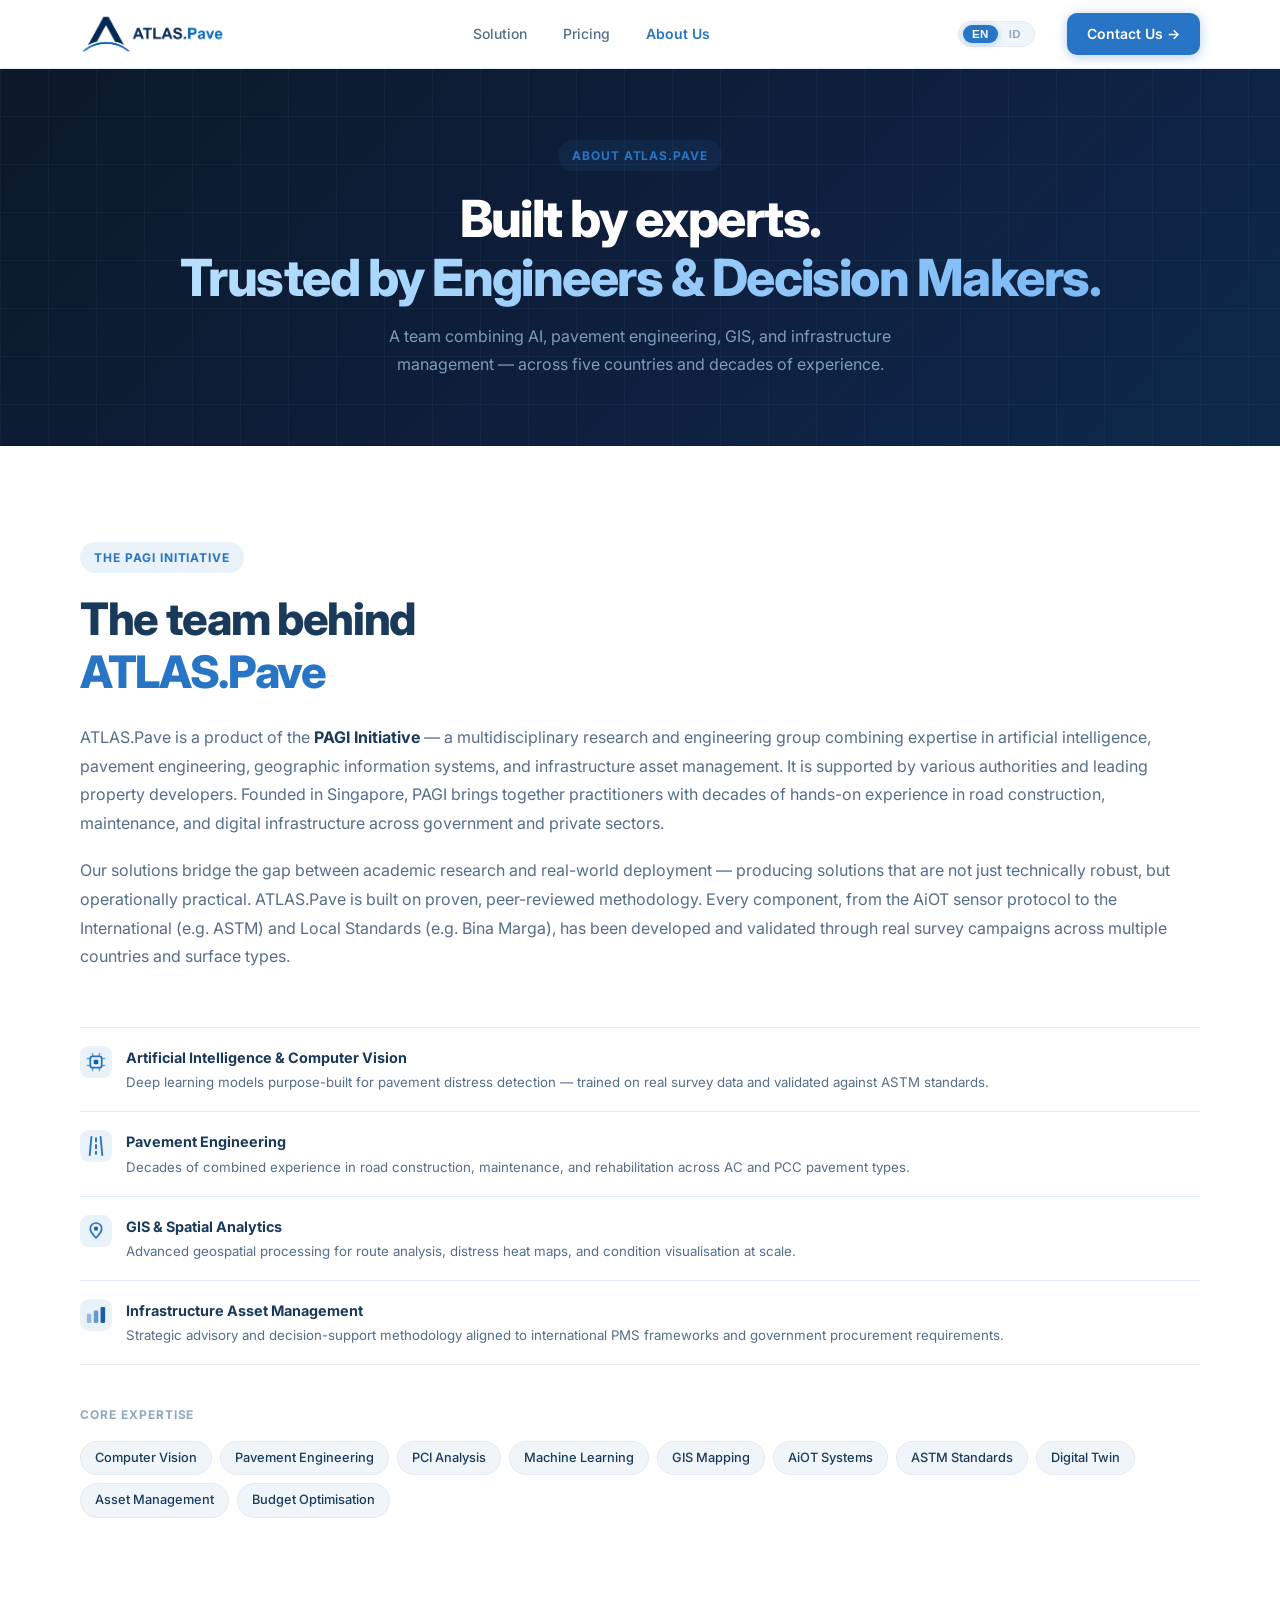
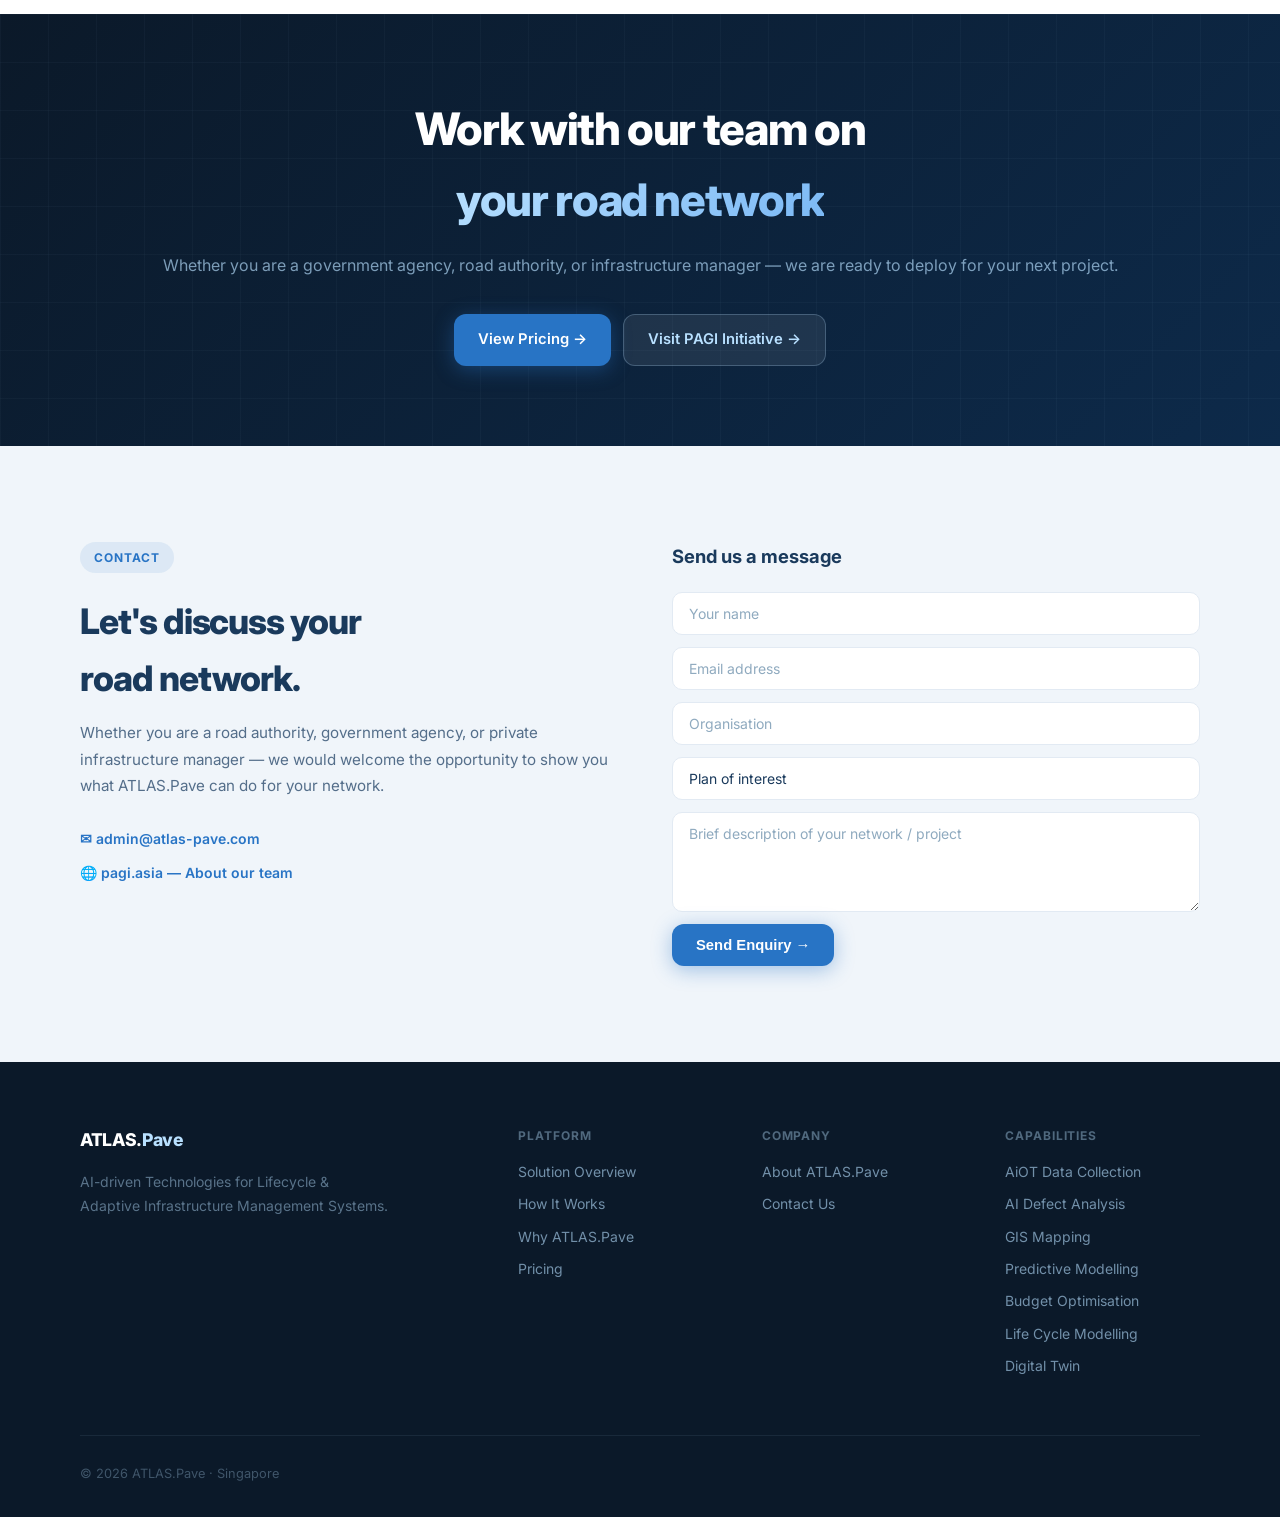
==== about.html @ 548ab44f "Update about.html" ====
<!DOCTYPE html>
<html lang="en">
<head>
<meta charset="UTF-8">
<meta name="viewport" content="width=device-width, initial-scale=1.0">
<title>About Us — ATLAS.Pave</title>
<link rel="icon" type="image/svg+xml" href="favicon.svg">
<link rel="preconnect" href="https://fonts.googleapis.com">
<link href="https://fonts.googleapis.com/css2?family=Inter:wght@300;400;500;600;700;800&family=Cormorant+Garamond:wght@400;500;600;700&display=swap" rel="stylesheet">
<link rel="stylesheet" href="style.css">
<style>
/* Sub-page hero (shorter) */
.hero-sub {
  margin-top: 68px;
  background: linear-gradient(135deg, var(--navy) 0%, var(--navy2) 60%, #0d2a4a 100%);
  padding: 72px 40px 68px;
  text-align: center;
  position: relative; overflow: hidden;
}
.hero-sub::before {
  content: '';
  position: absolute; inset: 0;
  background-image:
    linear-gradient(rgba(184,224,255,0.04) 1px, transparent 1px),
    linear-gradient(90deg, rgba(184,224,255,0.04) 1px, transparent 1px);
  background-size: 48px 48px;
}
.hero-sub .container { position: relative; z-index: 1; }
.hero-sub .eyebrow { margin-bottom: 18px; }
.hero-sub-title {
  font-size: clamp(2rem, 4vw, 3.2rem);
  font-weight: 800; letter-spacing: -0.03em;
  color: #fff; line-height: 1.14; margin-bottom: 16px;
}
.hero-sub-title em { font-style: normal; background: linear-gradient(135deg, var(--sky), #7ab8f5); -webkit-background-clip: text; -webkit-text-fill-color: transparent; background-clip: text; }
.hero-sub-tagline { font-size: 1rem; color: rgba(184,224,255,0.65); max-width: 600px; margin: 0 auto; line-height: 1.75; }
@media(max-width:768px){ .hero-sub { padding: 56px 20px 52px; } }
</style>
</head>
<body>

<!-- ══ NAV ══ -->
<header>
  <div class="nav-inner">
    <a href="index.html" class="nav-logo">
      <img src="Logo%20ATLASPave.png" alt="ATLAS.Pave">
    </a>
    <ul class="nav-links">
      <li><a href="index.html" data-i18n="nav_solution">Solution</a></li>
      <li><a href="pricing.html" data-i18n="nav_pricing">Pricing</a></li>
      <li><a href="about.html" class="active" data-i18n="nav_about">About Us</a></li>
    </ul>
    <button id="langToggle" class="lang-toggle" data-lang="en" aria-label="Switch language">
      <span class="lt-en lt-active">EN</span>
      <span class="lt-id">ID</span>
    </button>
    <a href="about.html#contact" class="nav-cta" data-i18n="nav_cta_other">Contact Us →</a>
    <button class="nav-hamburger" id="navHamburger" aria-label="Open menu">
      <span></span><span></span><span></span>
    </button>
  </div>
</header>
<nav class="nav-drawer" id="navDrawer">
  <a href="index.html" data-i18n="nav_solution">Solution</a>
  <a href="pricing.html" data-i18n="nav_pricing">Pricing</a>
  <a href="about.html" class="active" data-i18n="nav_about">About Us</a>
</nav>

<!-- ══ HERO ══ -->
<section class="hero-sub">
  <div class="container">
    <div class="eyebrow sr" data-i18n="ab_eyebrow">About ATLAS.Pave</div>
    <h1 class="hero-sub-title sr" data-i18n-html="ab_title">Built by experts.<br><em>Trusted by Engineers &amp; Decision Makers.</em></h1>
    <p class="hero-sub-tagline sr" data-i18n="ab_tagline">A team combining AI, pavement engineering, GIS, and infrastructure management — across five countries and decades of experience.</p>
  </div>
</section>

<!-- ══ PAGI INITIATIVE ══ -->
<section class="section">
  <div class="container">
    <div>

      <!-- Narrative -->
      <div class="sr">
        <div class="eyebrow" style="margin-bottom:20px;" data-i18n="pagi_eyebrow">The PAGI Initiative</div>
        <h2 class="section-title" style="text-align:left;margin-bottom:24px;" data-i18n-html="pagi_title">The team behind<br><em>ATLAS.Pave</em></h2>
        <div class="about-text">
          <p data-i18n-html="pagi_p1">ATLAS.Pave is a product of the <strong>PAGI Initiative</strong> — a multidisciplinary research and engineering group combining expertise in artificial intelligence, pavement engineering, geographic information systems, and infrastructure asset management. It is supported by various authorities and leading property developers. Founded in Singapore, PAGI brings together practitioners with decades of hands-on experience in road construction, maintenance, and digital infrastructure across government and private sectors.</p>
          <p data-i18n-html="pagi_p2">Our solutions bridge the gap between academic research and real-world deployment — producing solutions that are not just technically robust, but operationally practical. ATLAS.Pave is built on proven, peer-reviewed methodology. Every component, from the AiOT sensor protocol to the International (e.g. ASTM) and Local Standards (e.g. Bina Marga), has been developed and validated through real survey campaigns across multiple countries and surface types.</p>
        </div>
      </div>


      <!-- Expertise highlights -->
      <div class="hl-list sr" style="margin-top:56px;margin-bottom:40px;">
        <div class="hl-item">
          <span class="hl-icon" aria-hidden="true"><svg width="28" height="28" viewBox="0 0 28 28" fill="none" xmlns="http://www.w3.org/2000/svg"><rect width="28" height="28" rx="8" fill="var(--azure-l)"/><rect x="9" y="9" width="10" height="10" rx="2" stroke="var(--azure)" stroke-width="1.5" fill="none"/><rect x="12" y="12" width="4" height="4" rx="1" fill="var(--azure-d)"/><path d="M11 9V6.5M17 9V6.5M11 21.5V19M17 21.5V19M9 11H6.5M9 17H6.5M21.5 11H19M21.5 17H19" stroke="var(--azure)" stroke-width="1.3" stroke-linecap="round" opacity="0.65"/></svg></span>
          <div class="hl-text">
            <h4 data-i18n-html="exp1_title">Artificial Intelligence &amp; Computer Vision</h4>
            <p data-i18n="exp1_desc">Deep learning models purpose-built for pavement distress detection — trained on real survey data and validated against ASTM standards.</p>
          </div>
        </div>
        <div class="hl-item">
          <span class="hl-icon" aria-hidden="true"><svg width="28" height="28" viewBox="0 0 28 28" fill="none" xmlns="http://www.w3.org/2000/svg"><rect width="28" height="28" rx="8" fill="var(--azure-l)"/><path d="M10 6 8.5 22M18 6l1.5 16" stroke="var(--azure)" stroke-width="1.6" stroke-linecap="round"/><path d="M14 7v3M14 13v3M14 19v2" stroke="var(--azure-d)" stroke-width="1.5" stroke-linecap="round"/></svg></span>
          <div class="hl-text">
            <h4 data-i18n="exp2_title">Pavement Engineering</h4>
            <p data-i18n="exp2_desc">Decades of combined experience in road construction, maintenance, and rehabilitation across AC and PCC pavement types.</p>
          </div>
        </div>
        <div class="hl-item">
          <span class="hl-icon" aria-hidden="true"><svg width="28" height="28" viewBox="0 0 28 28" fill="none" xmlns="http://www.w3.org/2000/svg"><rect width="28" height="28" rx="8" fill="var(--azure-l)"/><path d="M14 7c-2.8 0-5 2.1-5 4.9 0 3.4 5 8.1 5 8.1s5-4.7 5-8.1C19 9.1 16.8 7 14 7z" stroke="var(--azure)" stroke-width="1.5" fill="none"/><circle cx="14" cy="11.9" r="1.9" fill="var(--azure-d)"/></svg></span>
          <div class="hl-text">
            <h4 data-i18n-html="exp3_title">GIS &amp; Spatial Analytics</h4>
            <p data-i18n="exp3_desc">Advanced geospatial processing for route analysis, distress heat maps, and condition visualisation at scale.</p>
          </div>
        </div>
        <div class="hl-item">
          <span class="hl-icon" aria-hidden="true"><svg width="28" height="28" viewBox="0 0 28 28" fill="none" xmlns="http://www.w3.org/2000/svg"><rect width="28" height="28" rx="8" fill="var(--azure-l)"/><rect x="6" y="13" width="4" height="8" rx="1" fill="var(--azure)" opacity="0.45"/><rect x="12" y="10" width="4" height="11" rx="1" fill="var(--azure)" opacity="0.7"/><rect x="18" y="7" width="4" height="14" rx="1" fill="var(--azure-d)"/></svg></span>
          <div class="hl-text">
            <h4 data-i18n="exp4_title">Infrastructure Asset Management</h4>
            <p data-i18n="exp4_desc">Strategic advisory and decision-support methodology aligned to international PMS frameworks and government procurement requirements.</p>
          </div>
        </div>
      </div>

      <!-- Expertise tags -->
      <div class="sr">
        <div style="font-size:0.75rem;font-weight:700;text-transform:uppercase;letter-spacing:0.08em;color:var(--lgray);margin-bottom:12px;" data-i18n="expertise_label">Core Expertise</div>
        <div class="tag-cloud">
          <span class="tag">Computer Vision</span>
          <span class="tag">Pavement Engineering</span>
          <span class="tag">PCI Analysis</span>
          <span class="tag">Machine Learning</span>
          <span class="tag">GIS Mapping</span>
          <span class="tag">AiOT Systems</span>
          <span class="tag">ASTM Standards</span>
          <span class="tag">Digital Twin</span>
          <span class="tag">Asset Management</span>
          <span class="tag">Budget Optimisation</span>
        </div>
      </div>

    </div>
  </div>
</section>

<!-- ══ CTA BANNER ══ -->
<div class="cta-banner">
  <div class="container">
    <h2 class="cta-title sr" data-i18n-html="cta_ab_title">Work with our team on<br><em style="font-style:normal;background:linear-gradient(135deg,var(--sky),#7ab8f5);-webkit-background-clip:text;-webkit-text-fill-color:transparent;background-clip:text;">your road network</em></h2>
    <p class="cta-sub sr" data-i18n="cta_ab_sub">Whether you are a government agency, road authority, or infrastructure manager — we are ready to deploy for your next project.</p>
    <div class="cta-actions sr">
      <a href="pricing.html" class="btn-primary" data-i18n="cta_btn_pricing">View Pricing →</a>
      <a href="https://pagi.asia" target="_blank" class="btn-secondary" data-i18n="cta_btn_pagi">Visit PAGI Initiative →</a>
    </div>
  </div>
</div>

<!-- ══ CONTACT ══ -->
<section class="contact-section" id="contact">
  <div class="container">
    <div class="contact-grid">
      <div class="sr">
        <div class="eyebrow" style="margin-bottom:20px;" data-i18n="contact_eyebrow">Contact</div>
        <h2 class="contact-title" data-i18n-html="contact_title">Let's discuss your<br>road network.</h2>
        <p class="contact-sub" data-i18n="contact_sub">Whether you are a road authority, government agency, or private infrastructure manager — we would welcome the opportunity to show you what ATLAS.Pave can do for your network.</p>
        <a href="mailto:admin@atlas-pave.com" class="contact-link">✉ admin@atlas-pave.com</a>
        <a href="https://pagi.asia" target="_blank" class="contact-link">🌐 pagi.asia — About our team</a>
      </div>
      <div class="sr">
        <h3 style="font-size:1.15rem;font-weight:700;color:var(--blue);margin-bottom:20px;" data-i18n="contact_send">Send us a message</h3>
        <form action="https://formspree.io/f/xjgdajyp" method="POST">
          <input class="ct-input" type="text" name="name" data-i18n-ph="contact_name" placeholder="Your name" required>
          <input class="ct-input" type="email" name="email" data-i18n-ph="contact_email" placeholder="Email address" required>
          <input class="ct-input" type="text" name="organisation" data-i18n-ph="contact_org" placeholder="Organisation">
          <select class="ct-input" name="plan" style="appearance:none;cursor:pointer;">
            <option value="" disabled selected data-i18n="contact_plan">Plan of interest</option>
            <option data-i18n="contact_plan_opt1">Pilot</option>
            <option data-i18n="contact_plan_opt2">Standard</option>
            <option data-i18n="contact_plan_opt3">Advanced</option>
            <option data-i18n="contact_plan_opt4">Custom / Government</option>
          </select>
          <textarea class="ct-input ct-textarea" name="message" data-i18n-ph="contact_msg" placeholder="Brief description of your network / project"></textarea>
          <input type="hidden" name="_subject" value="New enquiry from ATLAS.Pave website">
          <input type="hidden" name="_next" value="https://atlas-pave.com/about.html">
          <button type="submit" class="btn-primary" style="border:none;cursor:pointer;" data-i18n="contact_btn">Send Enquiry →</button>
        </form>
      </div>
    </div>
  </div>
</section>

<!-- ══ FOOTER ══ -->
<footer>
  <div class="container">
    <div class="footer-grid">
      <div class="footer-brand">
        <div class="footer-wordmark">ATLAS.<span>Pave</span></div>
        <p data-i18n-html="footer_tagline">AI-driven Technologies for Lifecycle &amp;<br>Adaptive Infrastructure Management Systems.</p>
      </div>
      <div class="footer-col">
        <h4 data-i18n="footer_col_platform">Platform</h4>
        <a href="index.html" data-i18n="footer_solution">Solution Overview</a>
        <a href="index.html#solution" data-i18n="footer_how">How It Works</a>
        <a href="index.html#why" data-i18n="footer_why">Why ATLAS.Pave</a>
        <a href="pricing.html" data-i18n="footer_pricing">Pricing</a>
      </div>
      <div class="footer-col">
        <h4 data-i18n="footer_col_company">Company</h4>
        <a href="about.html" data-i18n="footer_about">About ATLAS.Pave</a>
        <a href="about.html#contact" data-i18n="footer_contact">Contact Us</a>
      </div>
      <div class="footer-col">
        <h4 data-i18n="footer_col_cap">Capabilities</h4>
        <a href="index.html#capabilities" data-i18n="footer_cap1">AiOT Data Collection</a>
        <a href="index.html#capabilities" data-i18n="footer_cap2">AI Defect Analysis</a>
        <a href="index.html#capabilities" data-i18n="footer_cap3">GIS Mapping</a>
        <a href="index.html#capabilities" data-i18n="footer_cap4">Predictive Modelling</a>
        <a href="index.html#capabilities" data-i18n="footer_cap5">Budget Optimisation</a>
        <a href="index.html#capabilities" data-i18n="footer_cap6">Life Cycle Modelling</a>
        <a href="index.html#capabilities" data-i18n="footer_cap7">Digital Twin</a>
      </div>
    </div>
    <div class="footer-bottom">
      <span data-i18n="footer_copy">© 2026 ATLAS.Pave · Singapore</span>
      
    </div>
  </div>
</footer>

<script>
(function(){
  var btn = document.getElementById('navHamburger');
  var drawer = document.getElementById('navDrawer');
  btn.addEventListener('click', function(){
    var open = drawer.classList.toggle('open');
    btn.classList.toggle('open', open);
  });
  drawer.querySelectorAll('a').forEach(function(a){
    a.addEventListener('click', function(){
      drawer.classList.remove('open');
      btn.classList.remove('open');
    });
  });
  var io = new IntersectionObserver(function(entries){
    entries.forEach(function(e){
      if(e.isIntersecting){
        var group = e.target.parentElement.querySelectorAll('.sr:not(.in)');
        var d = 0;
        group.forEach(function(s){
          if(s.getBoundingClientRect().top < window.innerHeight + 60){
            setTimeout(function(){ s.classList.add('in'); }, d);
            d += 65;
          }
        });
        e.target.classList.add('in');
        io.unobserve(e.target);
      }
    });
  }, { threshold: 0.06, rootMargin: '0px 0px -24px 0px' });
  document.querySelectorAll('.sr').forEach(function(el){ io.observe(el); });
})();
</script>
<script src="translations.js"></script>
</body>
</html>
---- style.css ----
/* ══════════════════════════════════════════════════
   ATLAS.Pave.ai
   Layout: georoad.ai  |  Colors: pagi.asia
   Font: Inter (georoad-style modern SaaS)
══════════════════════════════════════════════════ */

/* ── Google Fonts loaded in HTML ── */

/* ── Variables (pagi.asia palette) ── */
:root {
  /* pagi.asia colors */
  --navy:    #0b1929;
  --navy2:   #0f2040;
  --sky:     #b8e0ff;
  --azure:   #2874c5;
  --azure-d: #1a5ca8;
  --azure-l: rgba(40,116,197,0.10);
  --blue:    #1a3a5c;
  --pale:    #f0f5fa;
  --mint:    #eaf4f0;
  --gray:    #546e8a;
  --lgray:   #8faabf;
  --border:  #e2eaf3;

  /* georoad.ai layout tokens */
  --radius:    16px;
  --radius-lg: 24px;
  --shadow:    0 4px 24px rgba(26,58,92,0.08);
  --shadow-md: 0 8px 40px rgba(26,58,92,0.13);
  --shadow-lg: 0 20px 60px rgba(26,58,92,0.18);
  --transition: all 0.22s cubic-bezier(0.4,0,0.2,1);
}

/* ── Reset ── */
*, *::before, *::after { box-sizing: border-box; margin: 0; padding: 0; }
html { scroll-behavior: smooth; font-size: 16px; }
body {
  font-family: 'Inter', sans-serif;
  background: #fff;
  color: var(--blue);
  line-height: 1.6;
  overflow-x: hidden;
  -webkit-font-smoothing: antialiased;
}
img { display: block; max-width: 100%; }
a { color: var(--azure); text-decoration: none; }
strong { font-weight: 700; }

/* ── Container ── */
.container {
  max-width: 1200px;
  margin: 0 auto;
  padding: 0 40px;
}
@media(max-width:768px) { .container { padding: 0 20px; } }

/* ══════════════════ NAV ══════════════════ */
header {
  position: fixed; top: 0; left: 0; right: 0; z-index: 200;
  background: rgba(255,255,255,0.95);
  backdrop-filter: blur(12px);
  border-bottom: 1px solid var(--border);
}
.nav-inner {
  max-width: 1200px; margin: 0 auto;
  padding: 0 40px;
  height: 68px;
  display: flex; align-items: center; justify-content: space-between;
  gap: 32px;
}
/* Logo */
.nav-logo {
  display: flex; align-items: center; gap: 10px;
  text-decoration: none; flex-shrink: 0;
}
.nav-logo svg { height: 38px; width: auto; }
.nav-logo img { height: 40px; width: auto; display: block; }
.nav-logo-text { line-height: 1.3; }
.nav-logo-text .wordmark {
  font-family: 'Cormorant Garamond', Georgia, serif;
  font-size: 22.4px; font-weight: 700;
  letter-spacing: 0.03em; color: #2874c5;
}
.nav-logo-text .wordmark span { color: var(--azure); }
.nav-logo-text .sub {
  font-size: 0.62rem; font-weight: 500;
  color: var(--lgray); letter-spacing: 0.04em;
  text-transform: uppercase;
}
/* Nav links */
.nav-links {
  display: flex; align-items: center; gap: 8px;
  list-style: none; flex: 1; justify-content: center;
}
.nav-links a {
  font-size: 0.875rem; font-weight: 500;
  color: var(--gray); padding: 8px 14px;
  border-radius: 8px; transition: var(--transition);
  text-decoration: none;
}
.nav-links a:hover { color: var(--blue); background: var(--pale); }
.nav-links a.active { color: var(--azure); font-weight: 600; }
/* Nav CTA */
.nav-cta {
  flex-shrink: 0;
  display: inline-flex; align-items: center; gap: 6px;
  background: var(--azure); color: #fff;
  padding: 10px 20px; border-radius: 10px;
  font-size: 0.875rem; font-weight: 600;
  text-decoration: none;
  box-shadow: 0 2px 12px rgba(40,116,197,0.35);
  transition: var(--transition);
}
.nav-cta:hover { background: var(--azure-d); transform: translateY(-1px); box-shadow: 0 4px 20px rgba(40,116,197,0.45); }
/* Language toggle */
.lang-toggle {
  display: inline-flex; align-items: center;
  background: var(--pale); border: 1.5px solid var(--border);
  border-radius: 20px; padding: 3px 4px;
  cursor: pointer; flex-shrink: 0;
  gap: 2px; transition: var(--transition);
}
.lang-toggle:hover { border-color: var(--azure); }
.lang-toggle .lt-en,
.lang-toggle .lt-id {
  font-size: 0.72rem; font-weight: 600; letter-spacing: 0.03em;
  padding: 3px 9px; border-radius: 14px;
  color: var(--lgray); transition: var(--transition);
  user-select: none;
}
.lang-toggle .lt-active {
  background: var(--azure); color: #fff;
  box-shadow: 0 1px 6px rgba(40,116,197,0.35);
}
/* Hamburger */
.nav-hamburger {
  display: none; flex-direction: column; gap: 5px;
  background: none; border: none; cursor: pointer; padding: 6px; flex-shrink: 0;
}
.nav-hamburger span { display: block; width: 22px; height: 2px; background: var(--blue); border-radius: 2px; transition: var(--transition); }
.nav-drawer {
  display: none; flex-direction: column;
  position: fixed; top: 68px; left: 0; right: 0;
  background: #fff; border-bottom: 1px solid var(--border);
  padding: 12px 20px 20px; z-index: 199;
  box-shadow: var(--shadow);
}
.nav-drawer a { font-size: 0.95rem; font-weight: 500; color: var(--gray); padding: 12px 0; border-bottom: 1px solid var(--border); text-decoration: none; }
.nav-drawer a:last-child { border-bottom: none; }
.nav-drawer.open { display: flex; }

/* ══════════════════ HERO ══════════════════ */
.hero {
  margin-top: 68px;
  background: linear-gradient(135deg, var(--navy) 0%, var(--navy2) 60%, #0d2a4a 100%);
  padding: 100px 40px 80px;
  position: relative; overflow: hidden;
}
.hero::before {
  content: '';
  position: absolute; inset: 0;
  background-image:
    linear-gradient(rgba(184,224,255,0.04) 1px, transparent 1px),
    linear-gradient(90deg, rgba(184,224,255,0.04) 1px, transparent 1px);
  background-size: 48px 48px;
}
.hero-inner {
  max-width: 1200px; margin: 0 auto;
  position: relative; z-index: 1;
  display: grid; grid-template-columns: 1fr 1fr;
  gap: 60px; align-items: center;
}
.hero-badge {
  display: inline-flex; align-items: center; gap: 8px;
  background: rgba(184,224,255,0.1);
  border: 1px solid rgba(184,224,255,0.2);
  color: var(--sky); padding: 6px 14px;
  border-radius: 50px; font-size: 0.78rem; font-weight: 600;
  letter-spacing: 0.04em; margin-bottom: 24px;
}
.hero-badge::before {
  content: ''; width: 6px; height: 6px;
  background: #22c55e; border-radius: 50%;
  animation: pulse 2s infinite;
}
@keyframes pulse {
  0%,100% { opacity:1; box-shadow: 0 0 0 0 rgba(34,197,94,0.5); }
  50% { opacity:.7; box-shadow: 0 0 0 6px rgba(34,197,94,0); }
}
.hero-title {
  font-size: clamp(1.9rem, 3.4vw, 3rem);
  font-weight: 800; line-height: 1.12;
  letter-spacing: -0.03em; color: #fff;
  margin-bottom: 20px;
}
.hero-title .grad {
  background: linear-gradient(135deg, var(--sky), #7ab8f5);
  -webkit-background-clip: text; -webkit-text-fill-color: transparent;
  background-clip: text;
}
.hero-desc {
  font-size: 0.9rem; color: rgba(184,224,255,0.7);
  line-height: 1.7; margin-bottom: 36px;
  font-weight: 400; max-width: 480px;
}
.hero-acronym {
  font-size: 0.78rem; color: rgba(184,224,255,0.5);
  font-weight: 500; margin-bottom: 28px; line-height: 1.6;
}
.hero-acronym strong { color: rgba(184,224,255,0.8); font-weight: 600; }
.hero-actions { display: flex; gap: 12px; flex-wrap: wrap; }
.btn-primary {
  display: inline-flex; align-items: center; gap: 6px;
  background: var(--azure); color: #fff;
  padding: 13px 24px; border-radius: 12px;
  font-size: 0.925rem; font-weight: 600;
  text-decoration: none;
  box-shadow: 0 4px 20px rgba(40,116,197,0.4);
  transition: var(--transition);
}
.btn-primary:hover { background: var(--azure-d); transform: translateY(-2px); box-shadow: 0 8px 30px rgba(40,116,197,0.5); }
.btn-secondary {
  display: inline-flex; align-items: center; gap: 6px;
  background: rgba(255,255,255,0.08);
  border: 1px solid rgba(184,224,255,0.25);
  color: var(--sky); padding: 13px 24px;
  border-radius: 12px; font-size: 0.925rem;
  font-weight: 600; text-decoration: none;
  transition: var(--transition);
}
.btn-secondary:hover { background: rgba(255,255,255,0.14); border-color: rgba(184,224,255,0.4); }

/* Hero visual — dashboard mockup */
.hero-visual {
  position: relative;
}
.hero-dashboard {
  background: rgba(255,255,255,0.05);
  border: 1px solid rgba(184,224,255,0.12);
  border-radius: var(--radius-lg);
  overflow: hidden;
  box-shadow: 0 30px 80px rgba(0,0,0,0.4);
}
.hero-dashboard svg { width: 100%; display: block; }
.hero-float-card {
  position: absolute;
  background: #fff;
  border-radius: 14px;
  padding: 14px 18px;
  box-shadow: var(--shadow-md);
  font-size: 0.8rem;
  font-weight: 600;
  color: var(--blue);
}
.hero-float-card.card-1 { bottom: -20px; left: -30px; }
.hero-float-card.card-2 { top: -20px; right: -20px; }
.float-val { font-size: 1.4rem; font-weight: 800; color: var(--azure); letter-spacing: -0.02em; }
.float-lbl { font-size: 0.7rem; color: var(--gray); font-weight: 500; margin-top: 2px; }

/* ══════════════════ STATS STRIP ══════════════════ */
.stats-strip {
  background: #fff;
  border-bottom: 1px solid var(--border);
  padding: 40px 0;
}
.stats-grid {
  max-width: 1200px; margin: 0 auto; padding: 0 40px;
  display: grid; grid-template-columns: repeat(4, 1fr);
  gap: 0;
}
.stat-item {
  text-align: center;
  padding: 16px 24px;
  border-right: 1px solid var(--border);
}
.stat-item:last-child { border-right: none; }
.stat-num {
  font-size: 2.4rem; font-weight: 800;
  color: var(--blue); letter-spacing: -0.04em;
  line-height: 1; margin-bottom: 6px;
}
.stat-tag {
  font-size: 0.82rem; font-weight: 700;
  color: var(--azure); margin-bottom: 3px;
  letter-spacing: 0.01em;
}
.stat-label { font-size: 0.78rem; color: var(--lgray); font-weight: 400; line-height: 1.4; }

/* ══════════════════ SECTION SHELL ══════════════════ */
.section { padding: 96px 0; }
.section-pale { background: var(--pale); }
.section-navy { background: var(--navy); }

.section-header { text-align: center; margin-bottom: 64px; }
.eyebrow {
  display: inline-flex; align-items: center; gap: 8px;
  background: var(--azure-l);
  color: var(--azure);
  padding: 6px 14px; border-radius: 50px;
  font-size: 0.75rem; font-weight: 700;
  letter-spacing: 0.08em; text-transform: uppercase;
  margin-bottom: 16px;
}
.section-title {
  font-size: clamp(1.8rem, 3.5vw, 2.8rem);
  font-weight: 800; letter-spacing: -0.03em;
  color: var(--blue); line-height: 1.18;
  margin-bottom: 16px;
}
.section-title em { font-style: normal; color: var(--azure); }
.section-title-white { color: #fff; }
.section-sub {
  font-size: 1rem; color: var(--gray);
  max-width: 580px; margin: 0 auto;
  line-height: 1.75; font-weight: 400;
}

/* ══════════════════ HOW IT WORKS — TIMELINE ══════════════════ */
.timeline-wrap {
  display: grid;
  grid-template-columns: repeat(5, 1fr);
  gap: 0;
  position: relative;
  padding-top: 32px;
}
.timeline-line {
  position: absolute;
  top: 63px; left: calc(10% + 10px); right: calc(10% + 10px);
  height: 2px;
  background: linear-gradient(90deg, var(--azure), #5ba3e8);
  opacity: 0.25;
  z-index: 0;
}
.timeline-step {
  display: flex; flex-direction: column; align-items: center;
  text-align: center; padding: 0 10px;
  position: relative; z-index: 1;
}
.tl-circle {
  width: 64px; height: 64px;
  background: #fff;
  border: 2px solid var(--border);
  border-radius: 50%;
  display: flex; align-items: center; justify-content: center;
  margin-bottom: 20px;
  box-shadow: var(--shadow);
  transition: var(--transition);
}
.timeline-step:hover .tl-circle {
  border-color: var(--azure);
  box-shadow: 0 0 0 4px var(--azure-l), var(--shadow-md);
}
.tl-num {
  font-size: 0.68rem; font-weight: 700; letter-spacing: 0.1em;
  text-transform: uppercase; color: var(--azure);
  margin-bottom: 8px;
}
.tl-title {
  font-size: 0.95rem; font-weight: 700; color: var(--blue);
  line-height: 1.3; margin-bottom: 8px;
}
.tl-desc {
  font-size: 0.8rem; color: var(--gray);
  line-height: 1.65;
}

/* ══════════════════ MODULE CARDS ══════════════════ */
.mod-grid { display: grid; grid-template-columns: repeat(4, 1fr); gap: 20px; margin-bottom: 20px; }
.mod-grid-3 { grid-template-columns: repeat(3, 1fr); max-width: 900px; }
.mod-card {
  background: #fff;
  border: 1px solid var(--border);
  border-radius: var(--radius-lg);
  overflow: hidden;
  box-shadow: var(--shadow);
  transition: var(--transition);
  display: flex; flex-direction: column;
}
.mod-card:hover { transform: translateY(-6px); box-shadow: var(--shadow-lg); border-color: rgba(40,116,197,0.2); }
.mod-visual {
  height: 185px; overflow: hidden;
  background: #060d1a; position: relative;
}
.mod-visual svg { width: 100%; height: 100%; display: block; }
.mod-icon-bubble {
  position: absolute; bottom: -18px; left: 20px;
  width: 44px; height: 44px;
  background: #fff; border-radius: 50%;
  border: 2px solid var(--border);
  display: flex; align-items: center; justify-content: center;
  font-size: 1.1rem; z-index: 2;
  box-shadow: 0 4px 12px rgba(0,0,0,0.12);
}
.mod-body { padding: 30px 20px 22px; flex: 1; display: flex; flex-direction: column; }
.mod-num { font-size: 0.68rem; font-weight: 700; letter-spacing: 0.1em; color: var(--lgray); text-transform: uppercase; margin-bottom: 5px; }
.mod-title { font-size: 0.975rem; font-weight: 700; color: var(--blue); line-height: 1.35; margin-bottom: 8px; }
.mod-desc { font-size: 0.835rem; color: var(--gray); line-height: 1.7; flex: 1; margin-bottom: 16px; }
.mod-badge {
  display: inline-block;
  background: var(--azure-l);
  color: var(--azure);
  font-size: 0.72rem; font-weight: 700;
  padding: 5px 12px; border-radius: 50px;
  margin-bottom: 12px; letter-spacing: 0.02em;
}
.mod-link {
  font-size: 0.8rem; font-weight: 600; color: var(--azure);
  display: inline-flex; align-items: center; gap: 4px;
  transition: gap 0.15s;
}
.mod-link:hover { gap: 8px; }

/* ══════════════════ WHY / BENEFITS ══════════════════ */
.benefits-grid { display: grid; grid-template-columns: repeat(4, 1fr); gap: 20px; }
.benefit-card {
  background: #fff;
  border: 1px solid var(--border);
  border-radius: var(--radius);
  padding: 28px 24px;
  box-shadow: var(--shadow);
  transition: var(--transition);
}
.benefit-card:hover { transform: translateY(-3px); box-shadow: var(--shadow-md); border-color: rgba(40,116,197,0.15); }
.benefit-icon {
  width: 44px; height: 44px;
  background: var(--azure-l);
  border-radius: 12px;
  display: flex; align-items: center; justify-content: center;
  font-size: 1.2rem; margin-bottom: 16px;
}
.benefit-title { font-size: 0.95rem; font-weight: 700; color: var(--blue); margin-bottom: 8px; }
.benefit-desc { font-size: 0.835rem; color: var(--gray); line-height: 1.7; }

/* ══════════════════ COMPARISON ══════════════════ */
.matrix-wrap {
  background: #fff;
  border: 1px solid var(--border);
  border-radius: var(--radius-lg);
  overflow: hidden;
  box-shadow: var(--shadow);
}
.matrix-table { width: 100%; border-collapse: collapse; }
.matrix-table th {
  padding: 16px 24px;
  font-size: 0.78rem; font-weight: 700;
  letter-spacing: 0.06em; text-transform: uppercase;
  border-bottom: 1px solid var(--border);
  text-align: left;
}
.matrix-table th:first-child { color: var(--lgray); width: 34%; }
.matrix-table th.col-trad { color: var(--gray); background: #fdf0f0; border-left: 1px solid #f5d0d0; width: 33%; }
.matrix-table th.col-atlas { color: var(--azure); background: #f0f7ff; border-left: 2px solid rgba(40,116,197,0.18); width: 33%; }
.matrix-table td { padding: 14px 24px; font-size: 0.875rem; border-bottom: 1px solid var(--border); vertical-align: middle; }
.matrix-table tr:last-child td { border-bottom: none; }
.matrix-table tr:hover td { background: var(--pale); }
.matrix-table td:first-child { font-weight: 600; color: var(--blue); }
.matrix-table td.trad { color: var(--gray); background: #fdf0f0; border-left: 1px solid #f5d0d0; }
.matrix-table td.atlas { color: var(--blue); background: #f5f9ff; border-left: 2px solid rgba(40,116,197,0.18); font-weight: 500; }
.check { color: #16a34a; font-weight: 700; }
.cross { color: #dc2626; }
.hl-cell { color: var(--azure) !important; font-weight: 700 !important; }

/* ══════════════════ CTA BANNER ══════════════════ */
.cta-banner {
  background: linear-gradient(135deg, var(--navy) 0%, #0d2a4a 100%);
  padding: 80px 40px;
  text-align: center;
  position: relative; overflow: hidden;
}
.cta-banner::before {
  content: '';
  position: absolute; inset: 0;
  background-image:
    linear-gradient(rgba(184,224,255,0.03) 1px, transparent 1px),
    linear-gradient(90deg, rgba(184,224,255,0.03) 1px, transparent 1px);
  background-size: 48px 48px;
}
.cta-banner .container { position: relative; z-index: 1; }
.cta-title { font-size: clamp(1.8rem,3.5vw,2.8rem); font-weight: 800; letter-spacing: -0.03em; color: #fff; margin-bottom: 16px; }
.cta-sub { font-size: 1rem; color: rgba(184,224,255,0.65); margin-bottom: 36px; }
.cta-actions { display: flex; gap: 12px; justify-content: center; flex-wrap: wrap; }

/* ══════════════════ CAPABILITY CARDS ══════════════════ */
.cap-card {
  background: #fff;
  border: 1px solid var(--border);
  border-radius: var(--radius);
  padding: 20px 18px 18px;
  box-shadow: var(--shadow);
  position: relative;
  transition: var(--transition);
}
.cap-card:hover { transform: translateY(-3px); box-shadow: var(--shadow-md); }
.cap-card::before {
  content: '';
  position: absolute; top: 0; left: 0; right: 0; height: 3px;
  background: linear-gradient(90deg, var(--azure), #5ba3e8);
  border-radius: var(--radius) var(--radius) 0 0;
  opacity: 0;
  transition: opacity 0.22s;
}
.cap-card:hover::before { opacity: 1; }
.cap-icon {
  display: flex; align-items: center; justify-content: center;
  width: 36px; height: 36px;
  border-radius: 10px;
  margin-bottom: 12px;
}
.cap-num {
  font-size: 0.65rem; font-weight: 700; letter-spacing: 0.1em;
  text-transform: uppercase; color: var(--lgray);
  margin-bottom: 5px;
}
.cap-title {
  font-size: 0.9rem; font-weight: 700; color: var(--blue);
  line-height: 1.3; margin-bottom: 7px;
}
.cap-desc {
  font-size: 0.8rem; color: var(--gray);
  line-height: 1.6;
}

/* ══════════════════ PRICING ══════════════════ */
.pricing-grid { display: grid; grid-template-columns: repeat(3,1fr); gap: 20px; align-items: stretch; }
.price-card {
  background: #fff;
  border: 1px solid var(--border);
  border-radius: var(--radius-lg);
  padding: 28px 26px;
  box-shadow: var(--shadow);
  position: relative;
  overflow: hidden;
  display: flex;
  flex-direction: column;
}
.price-card.featured {
  border-color: var(--azure);
  box-shadow: 0 0 0 1px var(--azure), var(--shadow-md);
}
.price-card.featured::before {
  content: '';
  position: absolute; top: 0; left: 0; right: 0; height: 4px;
  background: linear-gradient(90deg, var(--azure), #5ba3e8);
  border-radius: var(--radius-lg) var(--radius-lg) 0 0;
}
.price-badge {
  display: inline-block;
  background: var(--azure); color: #fff;
  font-size: 0.7rem; font-weight: 700; letter-spacing: 0.06em;
  text-transform: uppercase; padding: 4px 12px;
  border-radius: 50px; margin-bottom: 20px;
}
.price-tier { font-size: 0.72rem; font-weight: 700; letter-spacing: 0.1em; text-transform: uppercase; color: var(--lgray); margin-bottom: 4px; }
.price-name { font-size: 1.6rem; font-weight: 800; letter-spacing: -0.03em; color: var(--blue); margin-bottom: 8px; }
.price-tagline { font-size: 0.85rem; color: var(--gray); line-height: 1.6; margin-bottom: 20px; }
.price-divider { border: none; border-top: 1px solid var(--border); margin: 16px 0; }
.price-features { list-style: none; margin-bottom: 20px; flex: 1; }
.price-features li { display: flex; align-items: flex-start; gap: 10px; font-size: 0.85rem; color: var(--gray); margin-bottom: 8px; line-height: 1.45; }
.fcheck { color: #16a34a; font-weight: 700; flex-shrink: 0; margin-top: 1px; }
.price-features li strong { color: var(--blue); font-weight: 600; }
.btn-price {
  display: block; width: 100%; text-align: center;
  padding: 13px; border-radius: 10px; font-size: 0.9rem;
  font-weight: 600; text-decoration: none; cursor: pointer;
  border: none; transition: var(--transition);
}
.btn-price-primary { background: var(--azure); color: #fff; box-shadow: 0 4px 16px rgba(40,116,197,0.35); border: 1.5px solid transparent; }
.btn-price-primary:hover { background: var(--azure-d); transform: translateY(-1px); }
.btn-price-outline { background: transparent; border: 1.5px solid var(--azure); color: var(--azure); }
.btn-price-outline:hover { background: var(--azure-l); }

/* ══════════════════ CONTACT ══════════════════ */
.contact-section { background: var(--pale); padding: 96px 0; }
.contact-grid { display: grid; grid-template-columns: 1fr 1fr; gap: 64px; align-items: start; }
.contact-title { font-size: clamp(1.6rem,3vw,2.2rem); font-weight: 800; letter-spacing: -0.03em; color: var(--blue); margin-bottom: 14px; }
.contact-sub { font-size: 0.95rem; color: var(--gray); line-height: 1.75; margin-bottom: 28px; }
.contact-link { display: flex; align-items: center; gap: 8px; font-size: 0.875rem; color: var(--azure); font-weight: 600; margin-bottom: 12px; }
.ct-input {
  width: 100%;
  background: #fff; border: 1.5px solid var(--border);
  border-radius: 10px; color: var(--blue);
  padding: 12px 16px; font-family: 'Inter',sans-serif;
  font-size: 0.875rem; outline: none; transition: border-color 0.18s;
  margin-bottom: 12px; display: block;
}
.ct-input:focus { border-color: var(--azure); }
.ct-input::placeholder { color: var(--lgray); }
.ct-textarea { min-height: 100px; resize: vertical; }

/* ══════════════════ ABOUT PAGE ══════════════════ */
.about-grid { display: grid; grid-template-columns: 1fr 1fr; gap: 64px; align-items: start; }
.about-text { font-size: 1rem; color: var(--gray); line-height: 1.8; }
.about-text p { margin-bottom: 18px; }
.about-text strong { color: var(--blue); }
.stats-2x2 { display: grid; grid-template-columns: 1fr 1fr; gap: 16px; margin-top: 32px; }
.stat-box { background: var(--pale); border: 1px solid var(--border); border-radius: var(--radius); padding: 24px; text-align: center; }
.stat-box .val { font-size: 2rem; font-weight: 800; letter-spacing: -0.04em; color: var(--azure); line-height: 1; margin-bottom: 4px; }
.stat-box .lbl { font-size: 0.78rem; font-weight: 600; color: var(--lgray); text-transform: uppercase; letter-spacing: 0.06em; }
.hl-list { display: flex; flex-direction: column; gap: 0; }
.hl-item { display: flex; align-items: flex-start; gap: 14px; padding: 18px 0; border-bottom: 1px solid var(--border); }
.hl-item:first-child { border-top: 1px solid var(--border); }
.hl-icon { flex-shrink: 0; display: inline-flex; align-items: center; }
.hl-icon svg { width: 32px; height: 32px; }
.hl-text h4 { font-size: 0.9rem; font-weight: 700; color: var(--blue); margin-bottom: 3px; }
.hl-text p { font-size: 0.83rem; color: var(--gray); line-height: 1.6; }
/* Tags */
.tag-cloud { display: flex; flex-wrap: wrap; gap: 8px; margin-top: 16px; }
.tag {
  background: var(--pale); border: 1px solid var(--border);
  color: var(--blue); font-size: 0.8rem; font-weight: 500;
  padding: 6px 14px; border-radius: 50px;
  transition: var(--transition); cursor: default;
}
.tag:hover { background: var(--azure-l); border-color: var(--azure); color: var(--azure); }
/* Country rows */
.country-list { display: flex; flex-direction: column; gap: 0; }
.country-row {
  display: flex; align-items: center; gap: 14px;
  padding: 16px 0; border-bottom: 1px solid var(--border);
  transition: padding-left 0.2s;
}
.country-row:first-child { border-top: 1px solid var(--border); }
.country-row:hover { padding-left: 8px; }
.cflag { font-size: 1.5rem; }
.cname { font-size: 0.95rem; font-weight: 600; color: var(--blue); }
.cdesc { font-size: 0.8rem; color: var(--lgray); margin-left: auto; text-align: right; }

/* ══════════════════ FOOTER ══════════════════ */
footer {
  background: var(--navy);
  padding: 64px 0 32px;
}
.footer-grid {
  display: grid; grid-template-columns: 2fr 1fr 1fr 1fr;
  gap: 48px; margin-bottom: 48px;
}
.footer-brand p { font-size: 0.875rem; color: rgba(184,224,255,0.45); line-height: 1.75; margin: 16px 0 20px; max-width: 360px; }
.footer-wordmark { font-size: 1.1rem; font-weight: 800; letter-spacing: -0.02em; color: #fff; }
.footer-wordmark span { color: var(--sky); }
.footer-col h4 { font-size: 0.75rem; font-weight: 700; text-transform: uppercase; letter-spacing: 0.08em; color: rgba(184,224,255,0.4); margin-bottom: 16px; }
.footer-col a { display: block; font-size: 0.875rem; color: rgba(184,224,255,0.6); margin-bottom: 10px; transition: color 0.18s; text-decoration: none; }
.footer-col a:hover { color: #fff; }
.footer-bottom {
  display: flex; justify-content: space-between; align-items: center;
  padding-top: 28px; border-top: 1px solid rgba(184,224,255,0.08);
  font-size: 0.8rem; color: rgba(184,224,255,0.3);
  flex-wrap: wrap; gap: 8px;
}
.sg-pill {
  background: rgba(40,116,197,0.15); border: 1px solid rgba(40,116,197,0.25);
  color: var(--sky); font-size: 0.72rem; font-weight: 600;
  padding: 4px 12px; border-radius: 50px; letter-spacing: 0.04em;
}

/* ══════════════════ SCROLL REVEAL ══════════════════ */
.sr { opacity: 0; transform: translateY(24px); transition: opacity 0.6s ease, transform 0.6s ease; }
.sr.in { opacity: 1; transform: none; }

/* ══════════════════ RESPONSIVE ══════════════════ */
@media(max-width:1024px) {
  .hero-inner { grid-template-columns: 1fr; text-align: center; }
  .hero-visual { display: none; }
  .hero-actions { justify-content: center; }
  .stats-grid { grid-template-columns: repeat(2,1fr); }
  .stat-item:nth-child(2) { border-right: none; }
  .timeline-wrap { grid-template-columns: 1fr 1fr; }
  .timeline-line { display: none; }
  .mod-grid { grid-template-columns: repeat(2,1fr); }
  .mod-grid-3 { grid-template-columns: repeat(2,1fr); max-width: 100%; }
  .benefits-grid { grid-template-columns: repeat(2,1fr); }
  .pricing-grid { grid-template-columns: 1fr; }
  .contact-grid, .about-grid { grid-template-columns: 1fr; gap: 40px; }
  .footer-grid { grid-template-columns: 1fr 1fr; }
}
@media(max-width:768px) {
  .nav-links, .nav-cta { display: none; }
  .nav-hamburger { display: flex; }
  .nav-inner { padding: 0 20px; }
  .hero { padding: 64px 20px 60px; }
  .section { padding: 64px 0; }
  .stats-grid { grid-template-columns: 1fr 1fr; padding: 0 20px; }
  .mod-grid, .mod-grid-3 { grid-template-columns: 1fr; }
  .benefits-grid { grid-template-columns: 1fr; }
  .footer-grid { grid-template-columns: 1fr; }
  .footer-bottom { flex-direction: column; text-align: center; }
}
/* ════════════════════════════════════════
   MOBILE — swipe slider for cards + table fix
   ════════════════════════════════════════ */
@media (max-width: 767px) {

  /* Capability card rows → horizontal swipe slider */
  .mod-grid,
  .cap-grid-row2 {
    display: flex !important;
    overflow-x: auto;
    scroll-snap-type: x mandatory;
    -webkit-overflow-scrolling: touch;
    padding: 4px 20px 16px;
    gap: 14px !important;
    scrollbar-width: none;
    margin: 0 -20px 20px !important;
    max-width: none !important;
  }
  .mod-grid::-webkit-scrollbar,
  .cap-grid-row2::-webkit-scrollbar { display: none; }

  .cap-card {
    flex: 0 0 75vw !important;
    scroll-snap-align: start;
  }

  /* Swipe hint label */
  .cap-grid-row2::after,
  .mod-grid::after {
    content: '';
    flex: 0 0 8px;
  }

  /* Comparison table → horizontal scroll */
  .matrix-wrap {
    overflow-x: auto;
    -webkit-overflow-scrolling: touch;
  }
  .matrix-table {
    min-width: 580px;
  }
  .matrix-table th,
  .matrix-table td {
    padding: 11px 12px;
    font-size: 0.78rem;
  }

  /* Benefits grid → 2 columns on mobile */
  .benefits-grid {
    grid-template-columns: 1fr 1fr;
    gap: 12px;
  }
  .benefit-card { padding: 18px 14px; }

  /* Swipe hint text below sliders */
  .cap-swipe-hint {
    text-align: center;
    font-size: 0.72rem;
    color: var(--lgray);
    margin-top: -12px;
    margin-bottom: 20px;
    letter-spacing: 0.03em;
  }
}
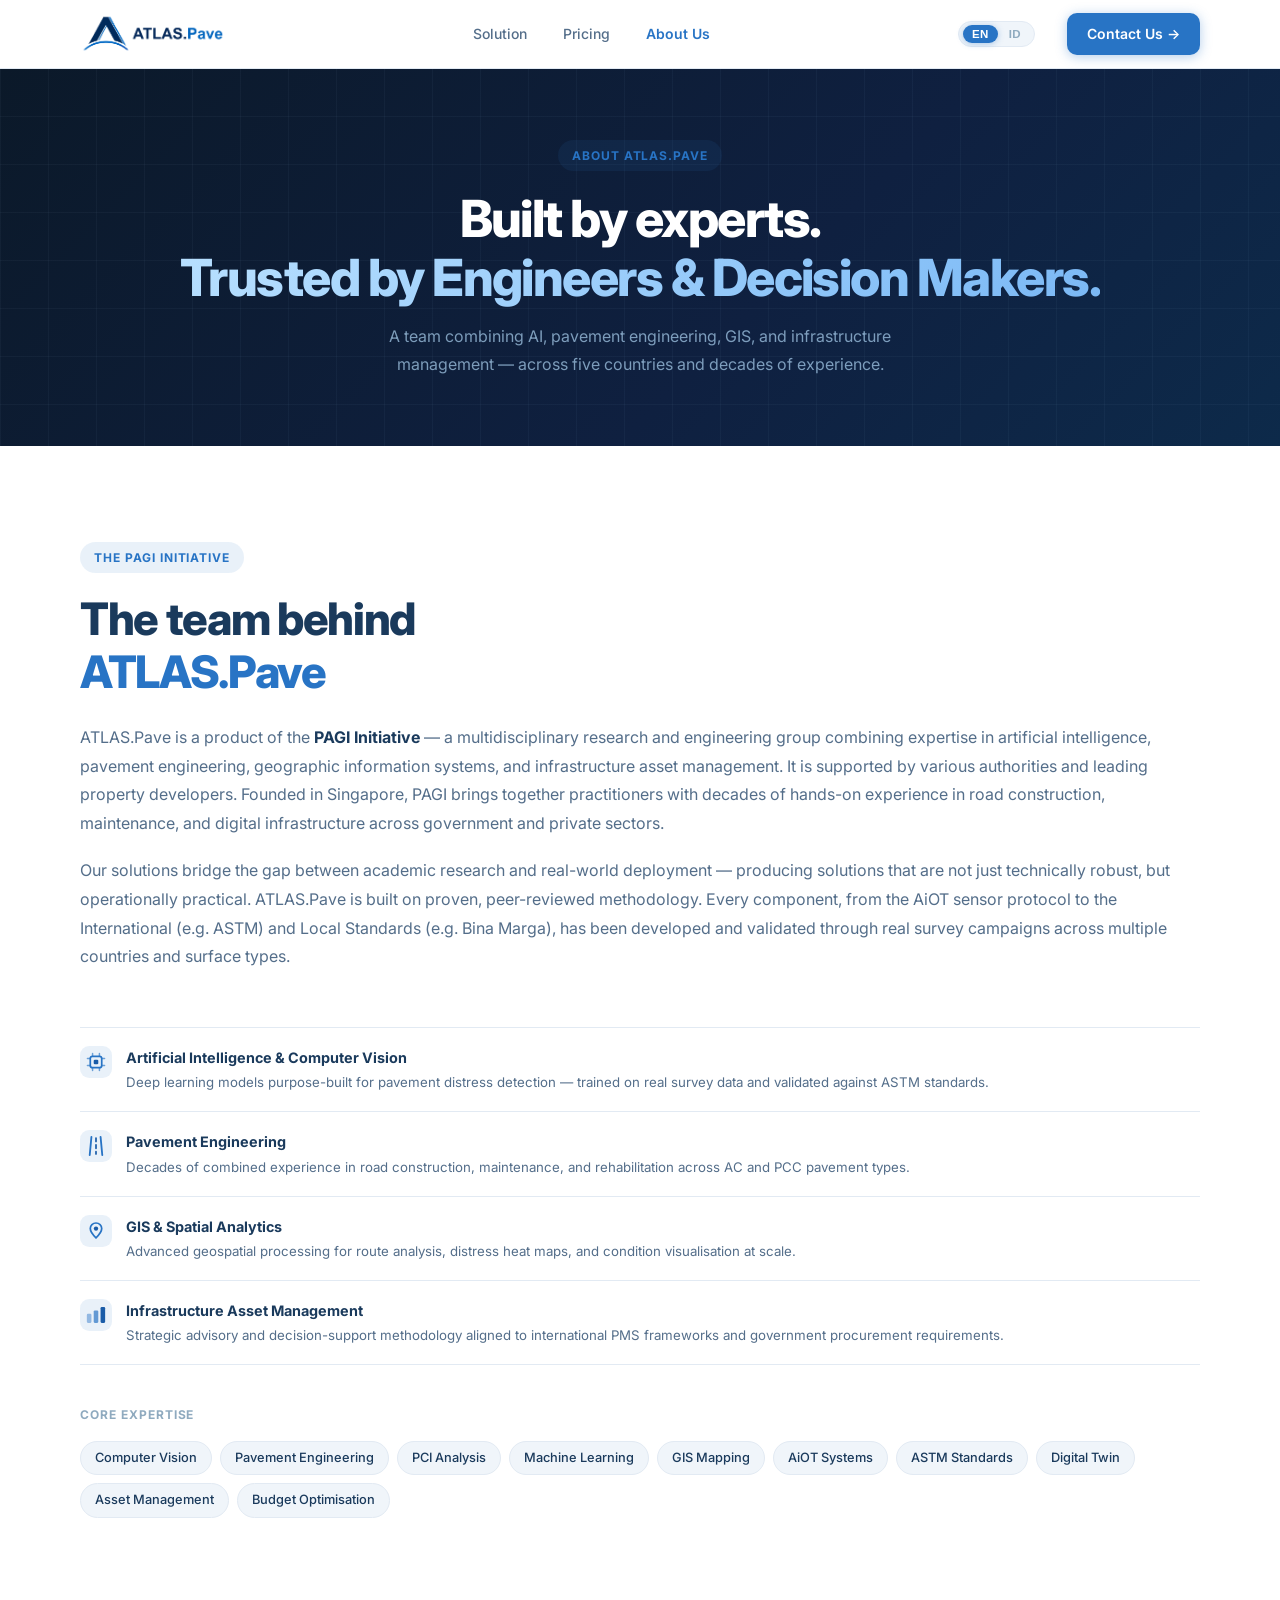
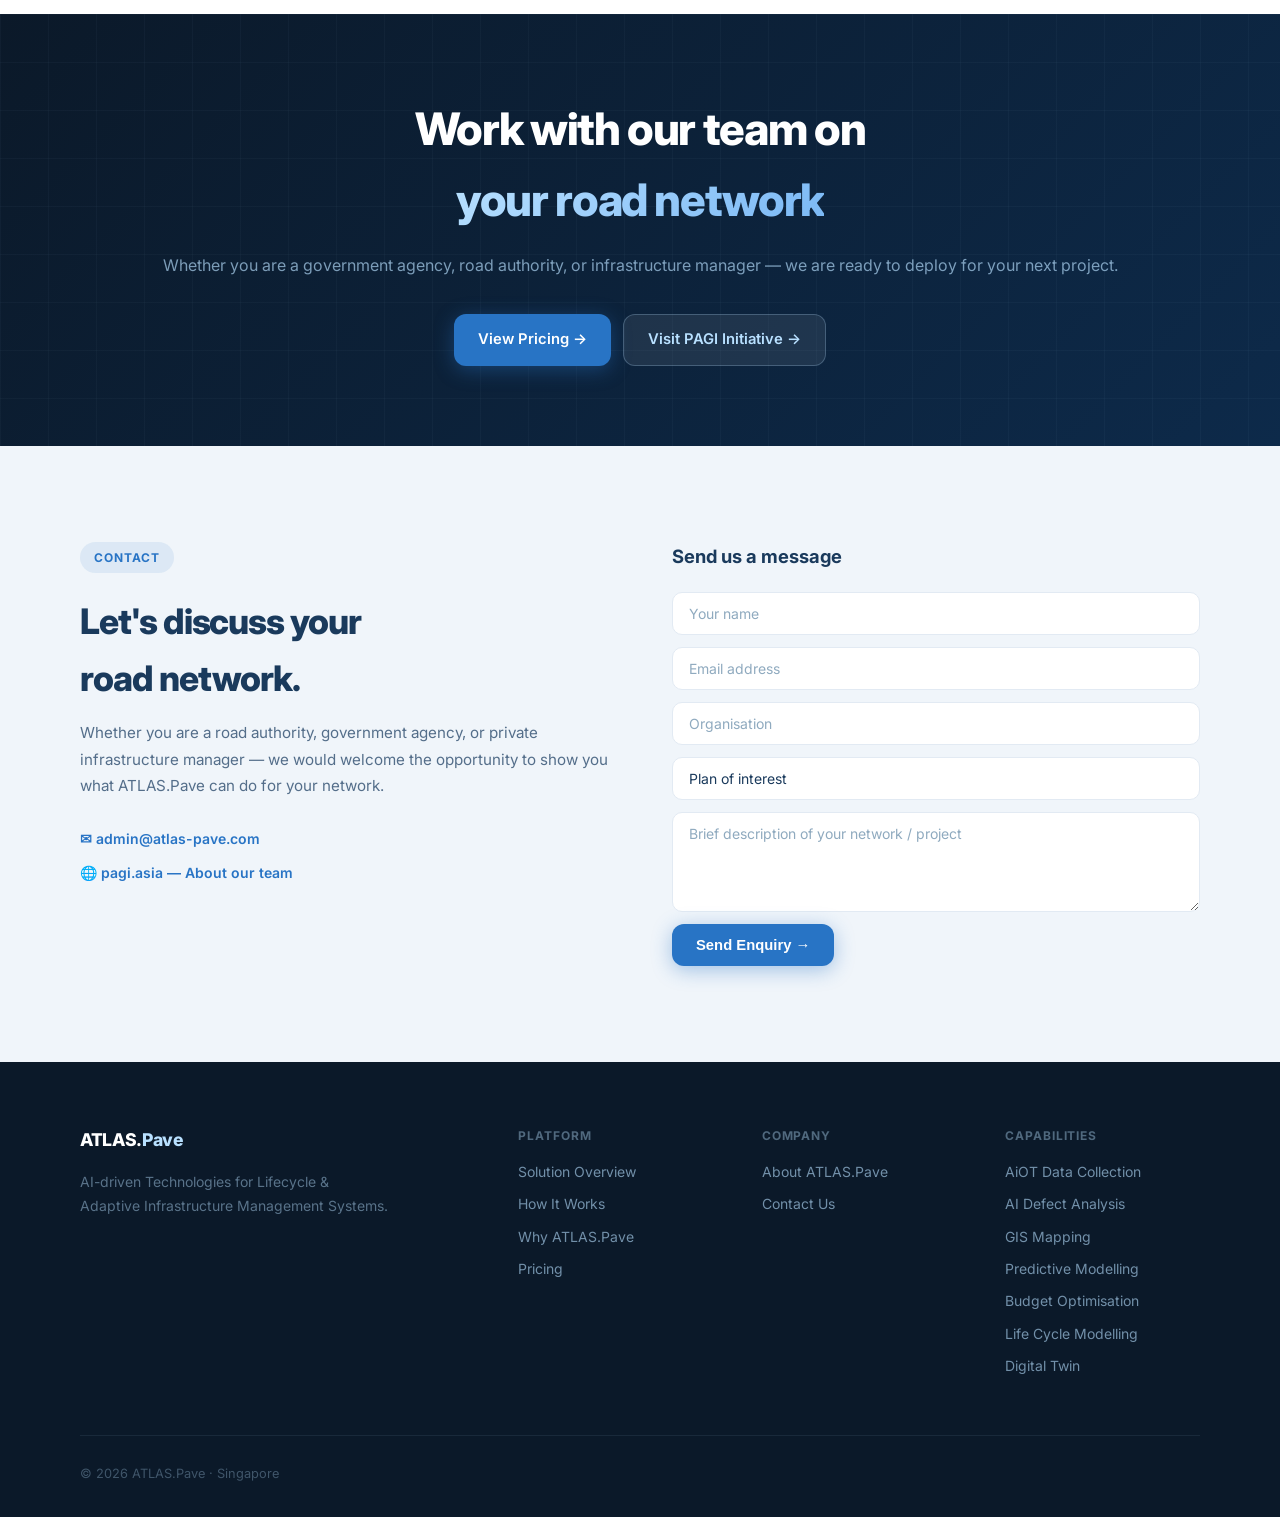
==== commit e6fc8bf5: "Update about.html" ====
--- a/about.html
+++ b/about.html
@@ -2,8 +2,6 @@
 <html lang="en">
 <head>
 <meta charset="UTF-8">
-<meta name="viewport" content="width=device-width, initial-scale=1.0">
-<title>About Us — ATLAS.Pave</title>
 <link rel="icon" type="image/svg+xml" href="favicon.svg">
 <link rel="preconnect" href="https://fonts.googleapis.com">
 <link href="https://fonts.googleapis.com/css2?family=Inter:wght@300;400;500;600;700;800&family=Cormorant+Garamond:wght@400;500;600;700&display=swap" rel="stylesheet">
@@ -36,6 +34,16 @@
 .hero-sub-tagline { font-size: 1rem; color: rgba(184,224,255,0.65); max-width: 600px; margin: 0 auto; line-height: 1.75; }
 @media(max-width:768px){ .hero-sub { padding: 56px 20px 52px; } }
 </style>
+
+<title>About ATLAS.Pave | Singapore-Based AI Pavement Technology</title>
+<meta name="description" content="ATLAS.Pave is a Singapore-based team building AI-driven pavement management technology with auditable, peer-reviewed methodology and secure, client-isolated data.">
+<link rel="canonical" href="https://atlas-pave.com/about.html">
+<meta property="og:type" content="website">
+<meta property="og:title" content="About ATLAS.Pave">
+<meta property="og:description" content="Singapore-based AI pavement management technology — transparent, auditable methodology and secure data.">
+<meta property="og:url" content="https://atlas-pave.com/about.html">
+<meta property="og:image" content="https://atlas-pave.com/Logo%20ATLASPave.png">
+  
 </head>
 <body>
 
--- a/style.css
+++ b/style.css
@@ -687,6 +687,10 @@
 /* ════════════════════════════════════════
    MOBILE — swipe slider for cards + table fix
    ════════════════════════════════════════ */
+
+/* Hide swipe hint on desktop by default */
+.cap-swipe-hint { display: none; }
+
 @media (max-width: 767px) {
 
   /* Capability card rows → horizontal swipe slider */
@@ -710,11 +714,15 @@
     scroll-snap-align: start;
   }
 
-  /* Swipe hint label */
-  .cap-grid-row2::after,
-  .mod-grid::after {
-    content: '';
-    flex: 0 0 8px;
+  /* Swipe hint — show on mobile only */
+  .cap-swipe-hint {
+    display: block;
+    text-align: center;
+    font-size: 0.72rem;
+    color: var(--lgray);
+    margin-top: -8px;
+    margin-bottom: 20px;
+    letter-spacing: 0.03em;
   }
 
   /* Comparison table → horizontal scroll */
@@ -738,13 +746,4 @@
   }
   .benefit-card { padding: 18px 14px; }
 
-  /* Swipe hint text below sliders */
-  .cap-swipe-hint {
-    text-align: center;
-    font-size: 0.72rem;
-    color: var(--lgray);
-    margin-top: -12px;
-    margin-bottom: 20px;
-    letter-spacing: 0.03em;
-  }
-}
+}
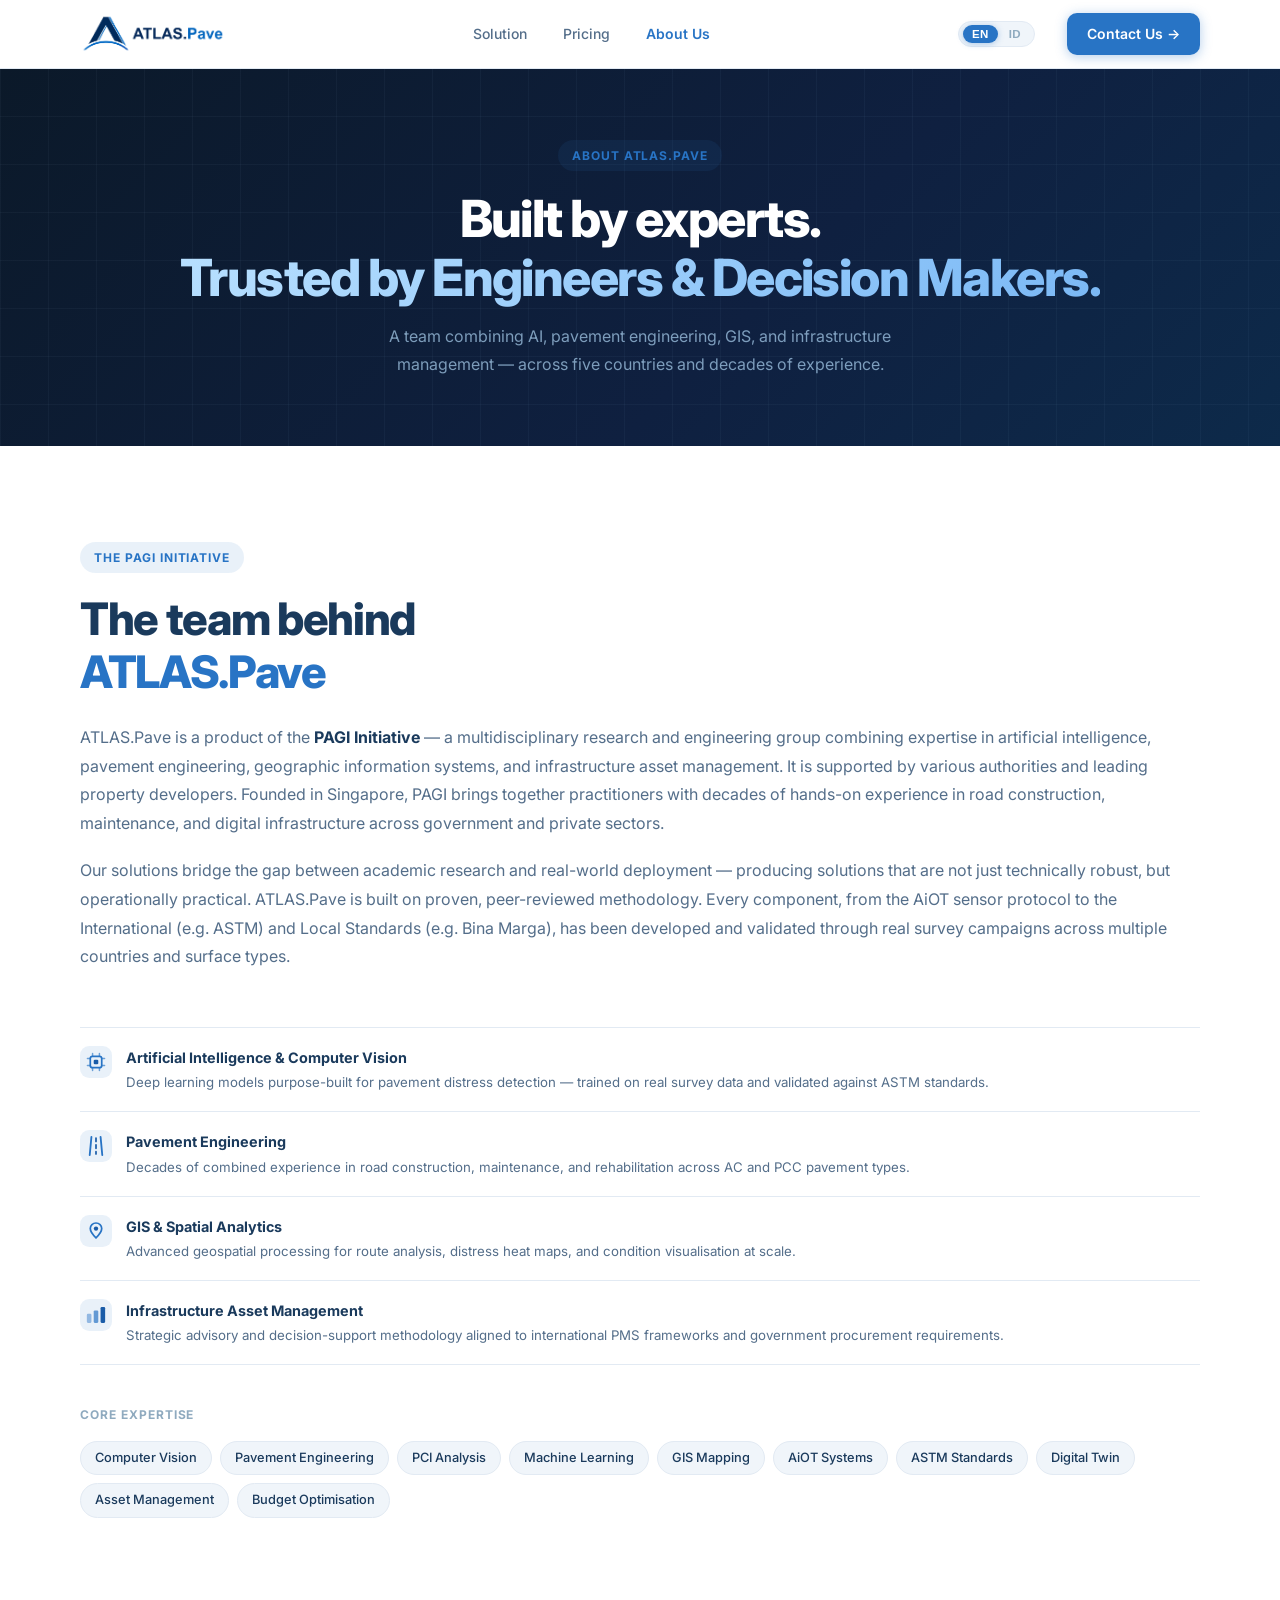
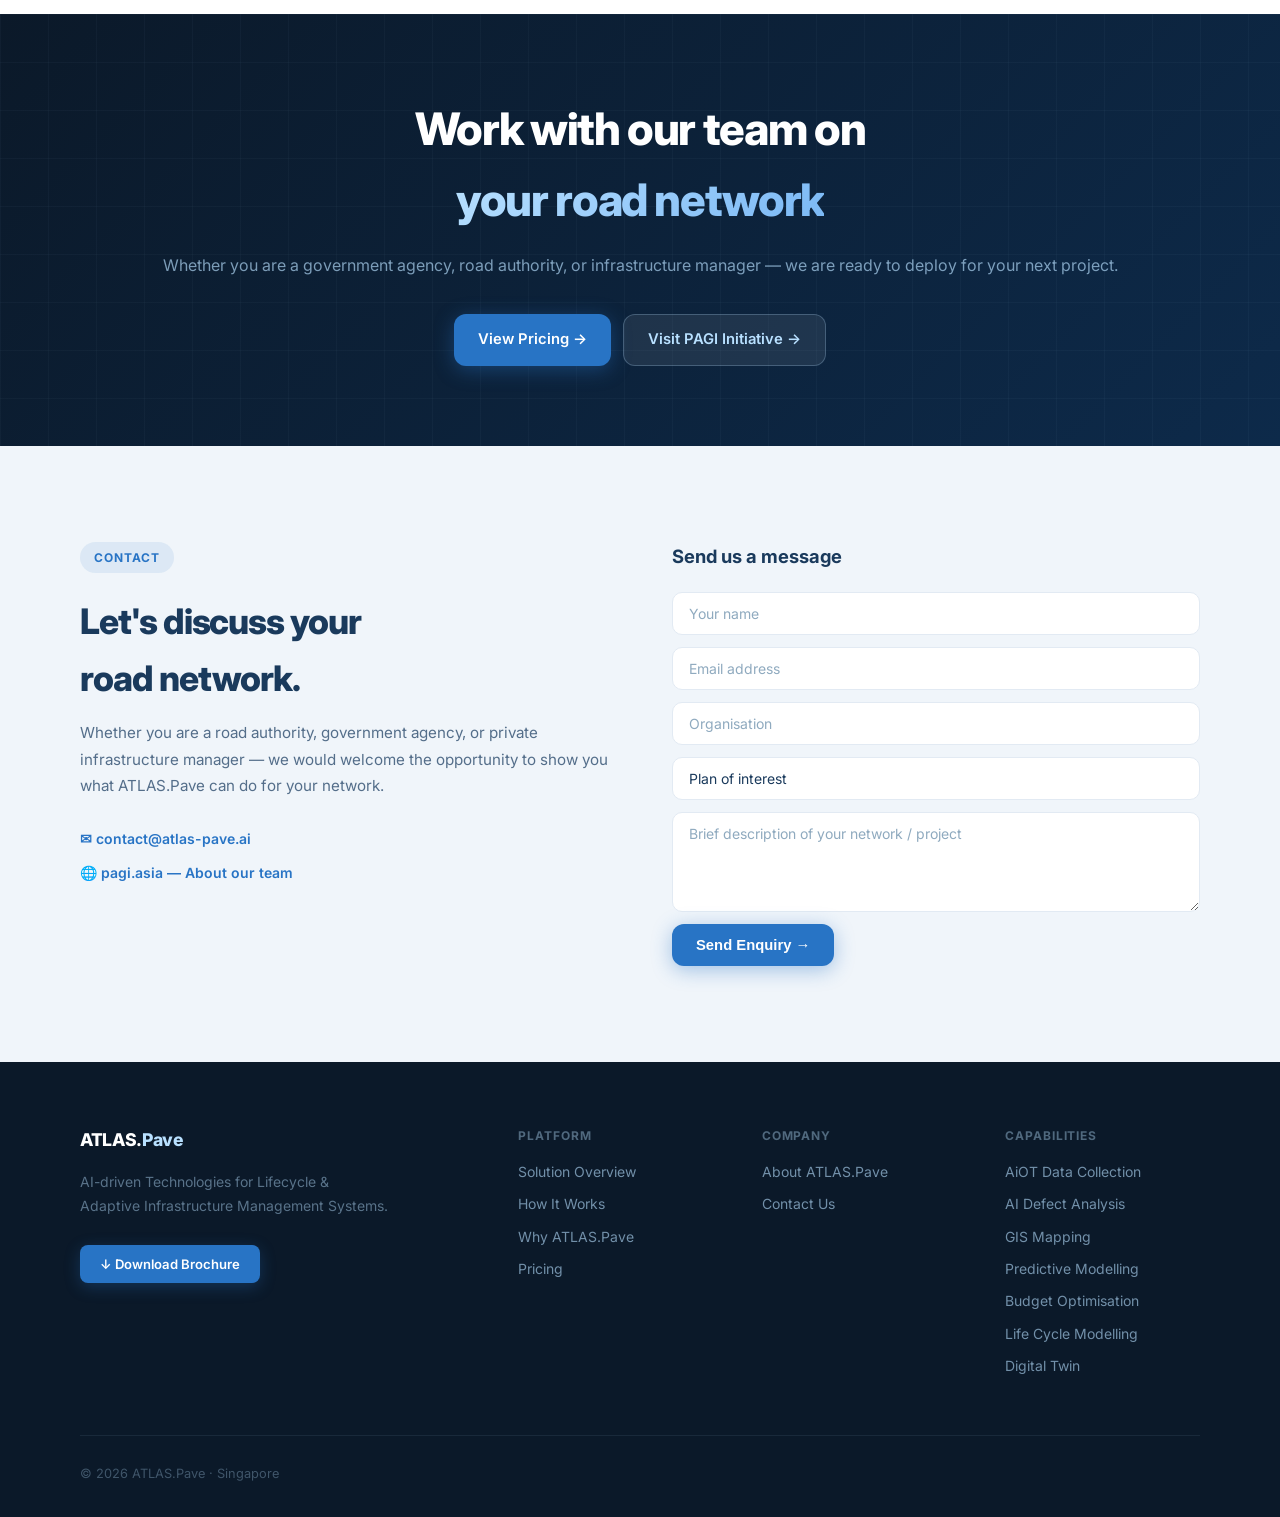
==== commit cc31b2ff: "Add files via upload updates mobile versions" ====
--- a/about.html
+++ b/about.html
@@ -2,6 +2,8 @@
 <html lang="en">
 <head>
 <meta charset="UTF-8">
+<meta name="viewport" content="width=device-width, initial-scale=1.0">
+<title>About Us — ATLAS.Pave</title>
 <link rel="icon" type="image/svg+xml" href="favicon.svg">
 <link rel="preconnect" href="https://fonts.googleapis.com">
 <link href="https://fonts.googleapis.com/css2?family=Inter:wght@300;400;500;600;700;800&family=Cormorant+Garamond:wght@400;500;600;700&display=swap" rel="stylesheet">
@@ -34,16 +36,6 @@
 .hero-sub-tagline { font-size: 1rem; color: rgba(184,224,255,0.65); max-width: 600px; margin: 0 auto; line-height: 1.75; }
 @media(max-width:768px){ .hero-sub { padding: 56px 20px 52px; } }
 </style>
-
-<title>About ATLAS.Pave | Singapore-Based AI Pavement Technology</title>
-<meta name="description" content="ATLAS.Pave is a Singapore-based team building AI-driven pavement management technology with auditable, peer-reviewed methodology and secure, client-isolated data.">
-<link rel="canonical" href="https://atlas-pave.com/about.html">
-<meta property="og:type" content="website">
-<meta property="og:title" content="About ATLAS.Pave">
-<meta property="og:description" content="Singapore-based AI pavement management technology — transparent, auditable methodology and secure data.">
-<meta property="og:url" content="https://atlas-pave.com/about.html">
-<meta property="og:image" content="https://atlas-pave.com/Logo%20ATLASPave.png">
-  
 </head>
 <body>
 
@@ -172,25 +164,23 @@
         <div class="eyebrow" style="margin-bottom:20px;" data-i18n="contact_eyebrow">Contact</div>
         <h2 class="contact-title" data-i18n-html="contact_title">Let's discuss your<br>road network.</h2>
         <p class="contact-sub" data-i18n="contact_sub">Whether you are a road authority, government agency, or private infrastructure manager — we would welcome the opportunity to show you what ATLAS.Pave can do for your network.</p>
-        <a href="mailto:admin@atlas-pave.com" class="contact-link">✉ admin@atlas-pave.com</a>
+        <a href="mailto:contact@atlas-pave.ai" class="contact-link">✉ contact@atlas-pave.ai</a>
         <a href="https://pagi.asia" target="_blank" class="contact-link">🌐 pagi.asia — About our team</a>
       </div>
       <div class="sr">
         <h3 style="font-size:1.15rem;font-weight:700;color:var(--blue);margin-bottom:20px;" data-i18n="contact_send">Send us a message</h3>
-        <form action="https://formspree.io/f/xjgdajyp" method="POST">
-          <input class="ct-input" type="text" name="name" data-i18n-ph="contact_name" placeholder="Your name" required>
-          <input class="ct-input" type="email" name="email" data-i18n-ph="contact_email" placeholder="Email address" required>
-          <input class="ct-input" type="text" name="organisation" data-i18n-ph="contact_org" placeholder="Organisation">
-          <select class="ct-input" name="plan" style="appearance:none;cursor:pointer;">
+        <form onsubmit="return false;">
+          <input class="ct-input" type="text" data-i18n-ph="contact_name" placeholder="Your name">
+          <input class="ct-input" type="email" data-i18n-ph="contact_email" placeholder="Email address">
+          <input class="ct-input" type="text" data-i18n-ph="contact_org" placeholder="Organisation">
+          <select class="ct-input" style="appearance:none;cursor:pointer;">
             <option value="" disabled selected data-i18n="contact_plan">Plan of interest</option>
             <option data-i18n="contact_plan_opt1">Pilot</option>
             <option data-i18n="contact_plan_opt2">Standard</option>
             <option data-i18n="contact_plan_opt3">Advanced</option>
             <option data-i18n="contact_plan_opt4">Custom / Government</option>
           </select>
-          <textarea class="ct-input ct-textarea" name="message" data-i18n-ph="contact_msg" placeholder="Brief description of your network / project"></textarea>
-          <input type="hidden" name="_subject" value="New enquiry from ATLAS.Pave website">
-          <input type="hidden" name="_next" value="https://atlas-pave.com/about.html">
+          <textarea class="ct-input ct-textarea" data-i18n-ph="contact_msg" placeholder="Brief description of your network / project"></textarea>
           <button type="submit" class="btn-primary" style="border:none;cursor:pointer;" data-i18n="contact_btn">Send Enquiry →</button>
         </form>
       </div>
@@ -205,6 +195,7 @@
       <div class="footer-brand">
         <div class="footer-wordmark">ATLAS.<span>Pave</span></div>
         <p data-i18n-html="footer_tagline">AI-driven Technologies for Lifecycle &amp;<br>Adaptive Infrastructure Management Systems.</p>
+        <button type="button" class="footer-brochure-btn" data-brochure-trigger data-i18n="brochure_cta">↓ Download Brochure</button>
       </div>
       <div class="footer-col">
         <h4 data-i18n="footer_col_platform">Platform</h4>
@@ -269,6 +260,33 @@
   document.querySelectorAll('.sr').forEach(function(el){ io.observe(el); });
 })();
 </script>
+<!-- ══ BROCHURE DOWNLOAD MODAL ══ -->
+<div class="brochure-overlay" id="brochureOverlay" aria-hidden="true">
+  <div class="brochure-modal" role="dialog" aria-modal="true" aria-labelledby="brochureTitle">
+    <button class="brochure-close" id="brochureClose" aria-label="Close">×</button>
+    <div id="brochureBody">
+      <div class="eyebrow" data-i18n="brochure_eyebrow">Brochure</div>
+      <h3 class="brochure-title" id="brochureTitle" data-i18n="brochure_title">Download the ATLAS.Pave brochure</h3>
+      <p class="brochure-sub" data-i18n="brochure_sub">Please share a few details and we'll take you straight to the download.</p>
+      <form id="brochureForm" novalidate>
+        <input class="ct-input" type="text"  name="name"         required data-i18n-ph="brochure_name"     placeholder="Full name">
+        <input class="ct-input" type="text"  name="title"        required data-i18n-ph="brochure_title_ph" placeholder="Title / Position">
+        <input class="ct-input" type="text"  name="organisation" required data-i18n-ph="brochure_org"      placeholder="Organisation">
+        <input class="ct-input" type="email" name="email"        required data-i18n-ph="brochure_email"    placeholder="Work email address">
+        <p class="brochure-note" data-i18n="brochure_note">Your details are used only to share ATLAS.Pave information and are never shared with third parties.</p>
+        <button type="submit" class="btn-primary brochure-submit" data-i18n="brochure_btn">Get the brochure →</button>
+      </form>
+    </div>
+    <div class="brochure-success" id="brochureSuccess" hidden>
+      <div class="brochure-check">✓</div>
+      <h3 class="brochure-title" data-i18n="brochure_thanks_title">Thank you!</h3>
+      <p class="brochure-sub" data-i18n="brochure_thanks_sub">Your download should begin automatically. If it doesn't, use the button below.</p>
+      <a class="btn-primary brochure-submit" id="brochureDownloadLink" href="ATLAS-Pave-Brochure.pdf" download data-i18n="brochure_thanks_btn">Download brochure →</a>
+    </div>
+  </div>
+</div>
+
 <script src="translations.js"></script>
+<script src="brochure.js"></script>
 </body>
 </html>
--- a/style.css
+++ b/style.css
@@ -684,66 +684,47 @@
   .footer-grid { grid-template-columns: 1fr; }
   .footer-bottom { flex-direction: column; text-align: center; }
 }
-/* ════════════════════════════════════════
-   MOBILE — swipe slider for cards + table fix
-   ════════════════════════════════════════ */
-
-/* Hide swipe hint on desktop by default */
-.cap-swipe-hint { display: none; }
-
-@media (max-width: 767px) {
-
-  /* Capability card rows → horizontal swipe slider */
-  .mod-grid,
-  .cap-grid-row2 {
-    display: flex !important;
-    overflow-x: auto;
-    scroll-snap-type: x mandatory;
-    -webkit-overflow-scrolling: touch;
-    padding: 4px 20px 16px;
-    gap: 14px !important;
-    scrollbar-width: none;
-    margin: 0 -20px 20px !important;
-    max-width: none !important;
-  }
-  .mod-grid::-webkit-scrollbar,
-  .cap-grid-row2::-webkit-scrollbar { display: none; }
-
-  .cap-card {
-    flex: 0 0 75vw !important;
-    scroll-snap-align: start;
-  }
-
-  /* Swipe hint — show on mobile only */
-  .cap-swipe-hint {
-    display: block;
-    text-align: center;
-    font-size: 0.72rem;
-    color: var(--lgray);
-    margin-top: -8px;
-    margin-bottom: 20px;
-    letter-spacing: 0.03em;
-  }
-
-  /* Comparison table → horizontal scroll */
-  .matrix-wrap {
-    overflow-x: auto;
-    -webkit-overflow-scrolling: touch;
-  }
-  .matrix-table {
-    min-width: 580px;
-  }
-  .matrix-table th,
-  .matrix-table td {
-    padding: 11px 12px;
-    font-size: 0.78rem;
-  }
-
-  /* Benefits grid → 2 columns on mobile */
-  .benefits-grid {
-    grid-template-columns: 1fr 1fr;
-    gap: 12px;
-  }
-  .benefit-card { padding: 18px 14px; }
-
-}
+
+/* ══════════════════ BROCHURE DOWNLOAD ══════════════════ */
+.footer-brochure-btn {
+  display: inline-flex; align-items: center; gap: 8px;
+  background: var(--azure); color: #fff; border: none; cursor: pointer;
+  font-family: 'Inter', sans-serif; font-size: 0.82rem; font-weight: 600;
+  padding: 11px 20px; border-radius: 8px; margin-top: 6px;
+  transition: var(--transition);
+  box-shadow: 0 4px 16px rgba(40,116,197,0.30);
+}
+.footer-brochure-btn:hover { background: #5ba3e8; transform: translateY(-1px); box-shadow: 0 6px 22px rgba(40,116,197,0.45); }
+
+.brochure-overlay {
+  position: fixed; inset: 0; z-index: 3000;
+  background: rgba(8,18,33,0.72); -webkit-backdrop-filter: blur(3px); backdrop-filter: blur(3px);
+  display: none; align-items: center; justify-content: center; padding: 24px;
+}
+.brochure-overlay.open { display: flex; }
+.brochure-modal {
+  background: #fff; border-radius: 16px; width: 100%; max-width: 440px;
+  padding: 34px 32px 30px; position: relative;
+  box-shadow: 0 30px 80px rgba(0,0,0,0.35);
+  max-height: 90vh; overflow-y: auto;
+  animation: brochurePop 0.22s ease;
+}
+@keyframes brochurePop { from { opacity: 0; transform: translateY(12px) scale(0.98); } to { opacity: 1; transform: none; } }
+.brochure-close {
+  position: absolute; top: 12px; right: 14px;
+  background: none; border: none; font-size: 1.7rem; line-height: 1;
+  color: var(--lgray); cursor: pointer; padding: 4px 8px;
+}
+.brochure-close:hover { color: var(--blue); }
+.brochure-title { font-size: 1.32rem; font-weight: 800; letter-spacing: -0.02em; color: var(--blue); margin: 6px 0 8px; }
+.brochure-sub { font-size: 0.9rem; color: var(--gray); line-height: 1.6; margin-bottom: 18px; }
+.brochure-modal form { display: flex; flex-direction: column; }
+.brochure-note { font-size: 0.72rem; color: var(--lgray); line-height: 1.5; margin: 2px 0 14px; }
+.brochure-submit { border: none; cursor: pointer; width: 100%; text-align: center; justify-content: center; }
+.brochure-success { text-align: center; padding: 8px 0 4px; }
+.brochure-check {
+  width: 54px; height: 54px; border-radius: 50%;
+  background: var(--azure-l); color: var(--azure);
+  font-size: 1.7rem; display: flex; align-items: center; justify-content: center;
+  margin: 0 auto 14px;
+}
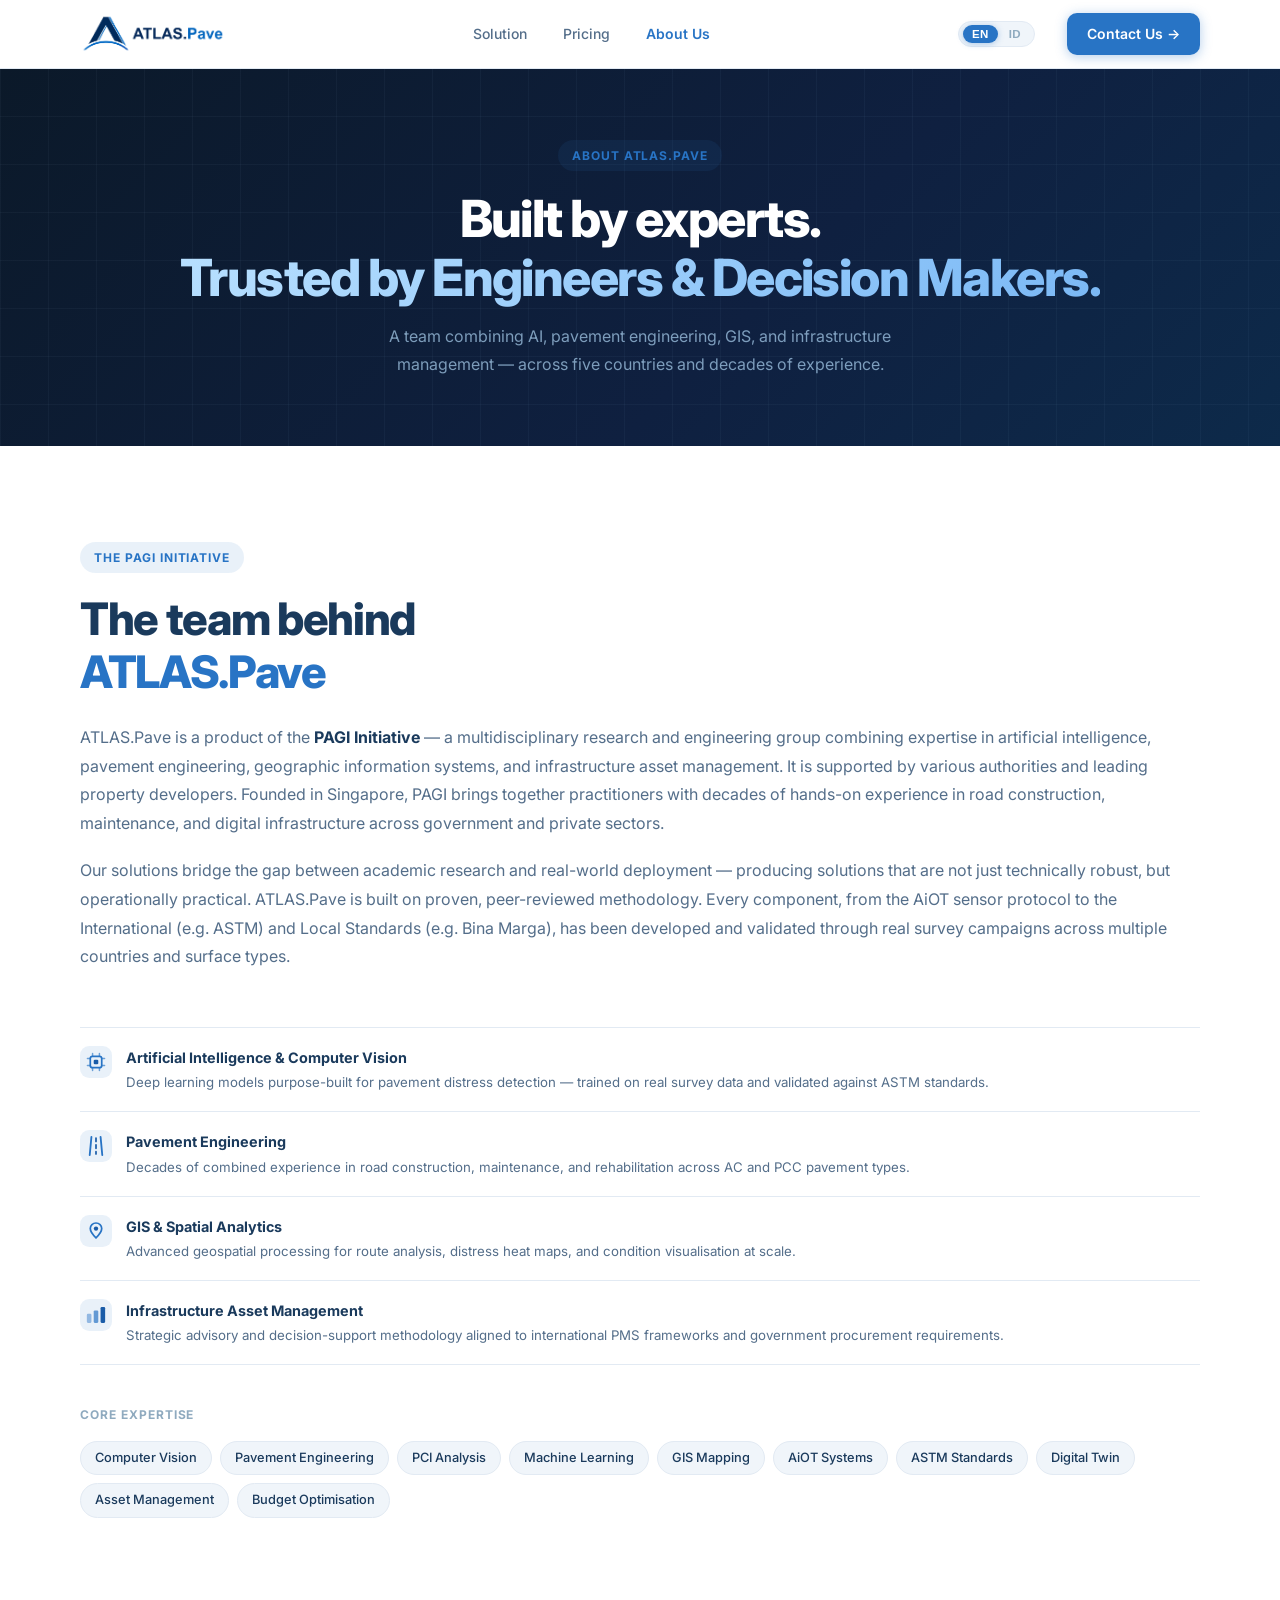
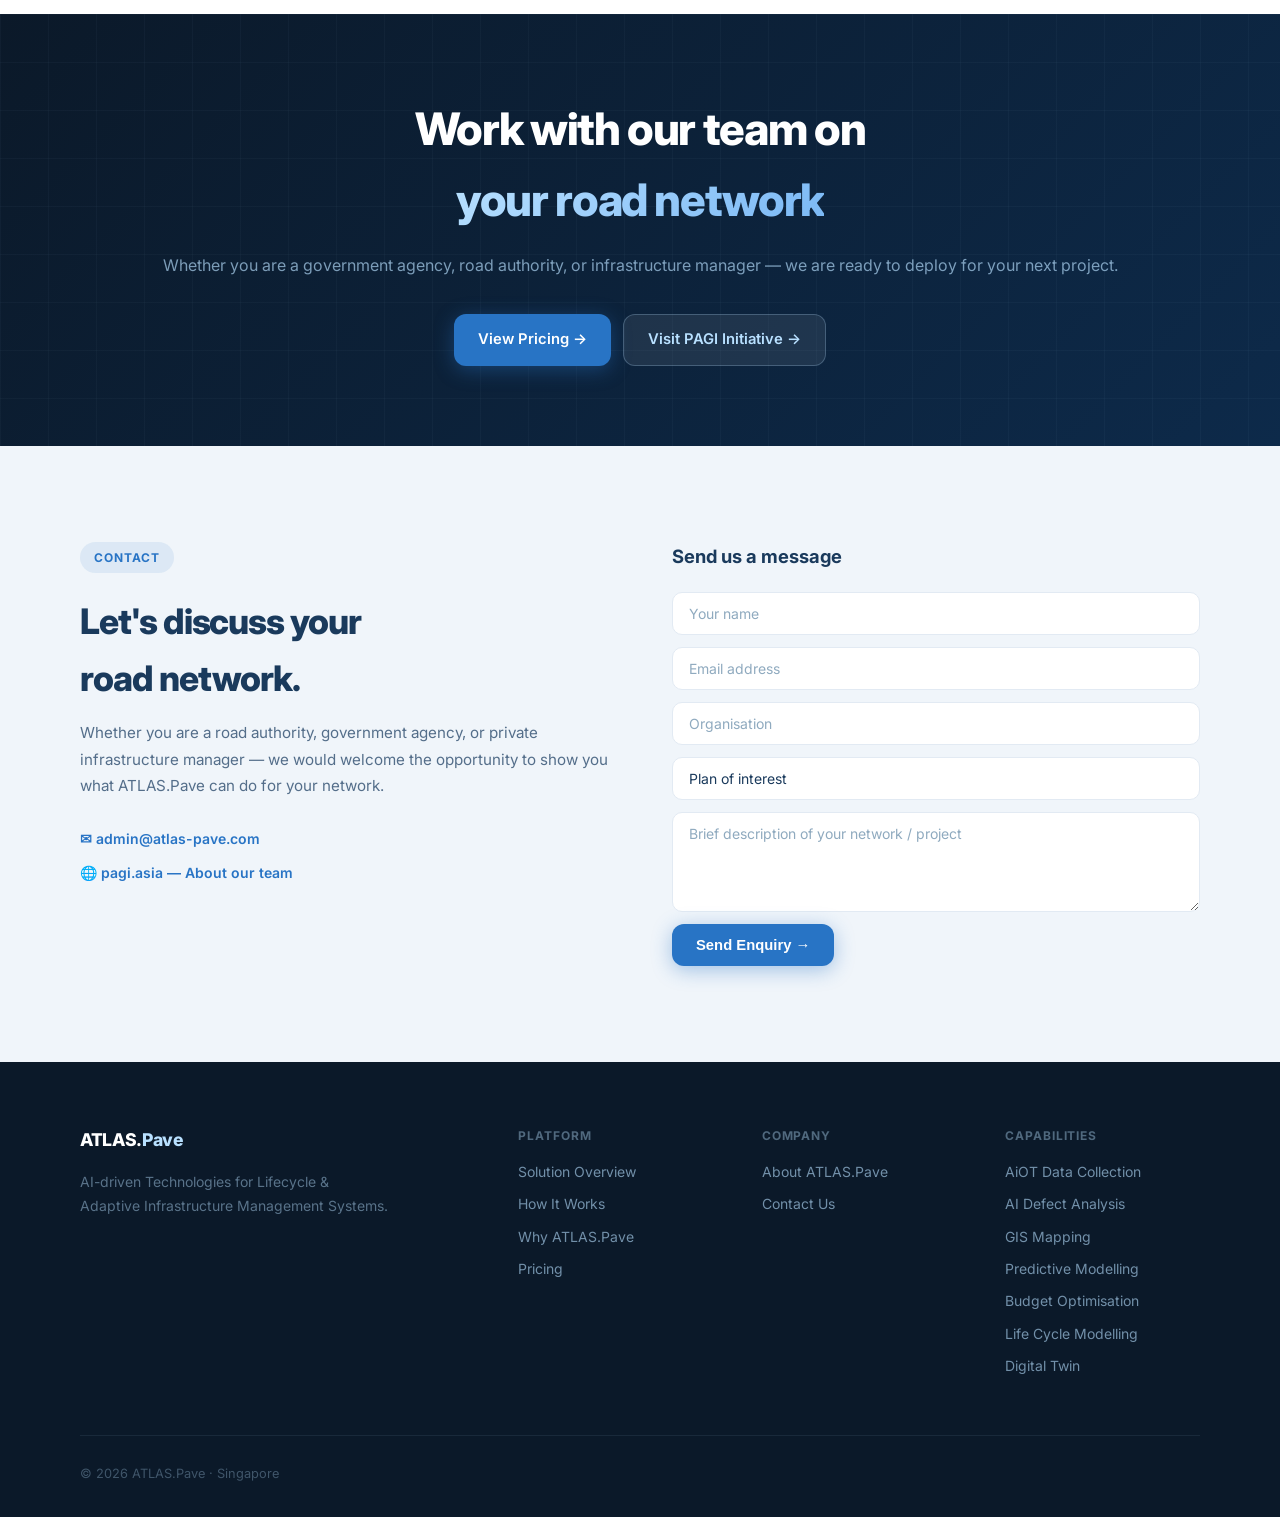
==== commit 134da888: "Add files via upload update mobile versions and slogan" ====
--- a/about.html
+++ b/about.html
@@ -3,7 +3,6 @@
 <head>
 <meta charset="UTF-8">
 <meta name="viewport" content="width=device-width, initial-scale=1.0">
-<title>About Us — ATLAS.Pave</title>
 <link rel="icon" type="image/svg+xml" href="favicon.svg">
 <link rel="preconnect" href="https://fonts.googleapis.com">
 <link href="https://fonts.googleapis.com/css2?family=Inter:wght@300;400;500;600;700;800&family=Cormorant+Garamond:wght@400;500;600;700&display=swap" rel="stylesheet">
@@ -36,6 +35,16 @@
 .hero-sub-tagline { font-size: 1rem; color: rgba(184,224,255,0.65); max-width: 600px; margin: 0 auto; line-height: 1.75; }
 @media(max-width:768px){ .hero-sub { padding: 56px 20px 52px; } }
 </style>
+
+<title>About ATLAS.Pave | Singapore-Based AI Pavement Technology</title>
+<meta name="description" content="ATLAS.Pave is a Singapore-based team building AI-driven pavement management technology with auditable, peer-reviewed methodology and secure, client-isolated data.">
+<link rel="canonical" href="https://atlas-pave.com/about.html">
+<meta property="og:type" content="website">
+<meta property="og:title" content="About ATLAS.Pave">
+<meta property="og:description" content="Singapore-based AI pavement management technology — transparent, auditable methodology and secure data.">
+<meta property="og:url" content="https://atlas-pave.com/about.html">
+<meta property="og:image" content="https://atlas-pave.com/Logo%20ATLASPave.png">
+  
 </head>
 <body>
 
@@ -164,23 +173,25 @@
         <div class="eyebrow" style="margin-bottom:20px;" data-i18n="contact_eyebrow">Contact</div>
         <h2 class="contact-title" data-i18n-html="contact_title">Let's discuss your<br>road network.</h2>
         <p class="contact-sub" data-i18n="contact_sub">Whether you are a road authority, government agency, or private infrastructure manager — we would welcome the opportunity to show you what ATLAS.Pave can do for your network.</p>
-        <a href="mailto:contact@atlas-pave.ai" class="contact-link">✉ contact@atlas-pave.ai</a>
+        <a href="mailto:admin@atlas-pave.com" class="contact-link">✉ admin@atlas-pave.com</a>
         <a href="https://pagi.asia" target="_blank" class="contact-link">🌐 pagi.asia — About our team</a>
       </div>
       <div class="sr">
         <h3 style="font-size:1.15rem;font-weight:700;color:var(--blue);margin-bottom:20px;" data-i18n="contact_send">Send us a message</h3>
-        <form onsubmit="return false;">
-          <input class="ct-input" type="text" data-i18n-ph="contact_name" placeholder="Your name">
-          <input class="ct-input" type="email" data-i18n-ph="contact_email" placeholder="Email address">
-          <input class="ct-input" type="text" data-i18n-ph="contact_org" placeholder="Organisation">
-          <select class="ct-input" style="appearance:none;cursor:pointer;">
+        <form action="https://formspree.io/f/xjgdajyp" method="POST">
+          <input class="ct-input" type="text" name="name" data-i18n-ph="contact_name" placeholder="Your name" required>
+          <input class="ct-input" type="email" name="email" data-i18n-ph="contact_email" placeholder="Email address" required>
+          <input class="ct-input" type="text" name="organisation" data-i18n-ph="contact_org" placeholder="Organisation">
+          <select class="ct-input" name="plan" style="appearance:none;cursor:pointer;">
             <option value="" disabled selected data-i18n="contact_plan">Plan of interest</option>
             <option data-i18n="contact_plan_opt1">Pilot</option>
             <option data-i18n="contact_plan_opt2">Standard</option>
             <option data-i18n="contact_plan_opt3">Advanced</option>
             <option data-i18n="contact_plan_opt4">Custom / Government</option>
           </select>
-          <textarea class="ct-input ct-textarea" data-i18n-ph="contact_msg" placeholder="Brief description of your network / project"></textarea>
+          <textarea class="ct-input ct-textarea" name="message" data-i18n-ph="contact_msg" placeholder="Brief description of your network / project"></textarea>
+          <input type="hidden" name="_subject" value="New enquiry from ATLAS.Pave website">
+          <input type="hidden" name="_next" value="https://atlas-pave.com/about.html">
           <button type="submit" class="btn-primary" style="border:none;cursor:pointer;" data-i18n="contact_btn">Send Enquiry →</button>
         </form>
       </div>
@@ -195,7 +206,6 @@
       <div class="footer-brand">
         <div class="footer-wordmark">ATLAS.<span>Pave</span></div>
         <p data-i18n-html="footer_tagline">AI-driven Technologies for Lifecycle &amp;<br>Adaptive Infrastructure Management Systems.</p>
-        <button type="button" class="footer-brochure-btn" data-brochure-trigger data-i18n="brochure_cta">↓ Download Brochure</button>
       </div>
       <div class="footer-col">
         <h4 data-i18n="footer_col_platform">Platform</h4>
@@ -260,33 +270,6 @@
   document.querySelectorAll('.sr').forEach(function(el){ io.observe(el); });
 })();
 </script>
-<!-- ══ BROCHURE DOWNLOAD MODAL ══ -->
-<div class="brochure-overlay" id="brochureOverlay" aria-hidden="true">
-  <div class="brochure-modal" role="dialog" aria-modal="true" aria-labelledby="brochureTitle">
-    <button class="brochure-close" id="brochureClose" aria-label="Close">×</button>
-    <div id="brochureBody">
-      <div class="eyebrow" data-i18n="brochure_eyebrow">Brochure</div>
-      <h3 class="brochure-title" id="brochureTitle" data-i18n="brochure_title">Download the ATLAS.Pave brochure</h3>
-      <p class="brochure-sub" data-i18n="brochure_sub">Please share a few details and we'll take you straight to the download.</p>
-      <form id="brochureForm" novalidate>
-        <input class="ct-input" type="text"  name="name"         required data-i18n-ph="brochure_name"     placeholder="Full name">
-        <input class="ct-input" type="text"  name="title"        required data-i18n-ph="brochure_title_ph" placeholder="Title / Position">
-        <input class="ct-input" type="text"  name="organisation" required data-i18n-ph="brochure_org"      placeholder="Organisation">
-        <input class="ct-input" type="email" name="email"        required data-i18n-ph="brochure_email"    placeholder="Work email address">
-        <p class="brochure-note" data-i18n="brochure_note">Your details are used only to share ATLAS.Pave information and are never shared with third parties.</p>
-        <button type="submit" class="btn-primary brochure-submit" data-i18n="brochure_btn">Get the brochure →</button>
-      </form>
-    </div>
-    <div class="brochure-success" id="brochureSuccess" hidden>
-      <div class="brochure-check">✓</div>
-      <h3 class="brochure-title" data-i18n="brochure_thanks_title">Thank you!</h3>
-      <p class="brochure-sub" data-i18n="brochure_thanks_sub">Your download should begin automatically. If it doesn't, use the button below.</p>
-      <a class="btn-primary brochure-submit" id="brochureDownloadLink" href="ATLAS-Pave-Brochure.pdf" download data-i18n="brochure_thanks_btn">Download brochure →</a>
-    </div>
-  </div>
-</div>
-
 <script src="translations.js"></script>
-<script src="brochure.js"></script>
 </body>
 </html>
--- a/style.css
+++ b/style.css
@@ -684,47 +684,146 @@
   .footer-grid { grid-template-columns: 1fr; }
   .footer-bottom { flex-direction: column; text-align: center; }
 }
-
-/* ══════════════════ BROCHURE DOWNLOAD ══════════════════ */
-.footer-brochure-btn {
-  display: inline-flex; align-items: center; gap: 8px;
-  background: var(--azure); color: #fff; border: none; cursor: pointer;
-  font-family: 'Inter', sans-serif; font-size: 0.82rem; font-weight: 600;
-  padding: 11px 20px; border-radius: 8px; margin-top: 6px;
-  transition: var(--transition);
-  box-shadow: 0 4px 16px rgba(40,116,197,0.30);
-}
-.footer-brochure-btn:hover { background: #5ba3e8; transform: translateY(-1px); box-shadow: 0 6px 22px rgba(40,116,197,0.45); }
-
-.brochure-overlay {
-  position: fixed; inset: 0; z-index: 3000;
-  background: rgba(8,18,33,0.72); -webkit-backdrop-filter: blur(3px); backdrop-filter: blur(3px);
-  display: none; align-items: center; justify-content: center; padding: 24px;
-}
-.brochure-overlay.open { display: flex; }
-.brochure-modal {
-  background: #fff; border-radius: 16px; width: 100%; max-width: 440px;
-  padding: 34px 32px 30px; position: relative;
-  box-shadow: 0 30px 80px rgba(0,0,0,0.35);
-  max-height: 90vh; overflow-y: auto;
-  animation: brochurePop 0.22s ease;
-}
-@keyframes brochurePop { from { opacity: 0; transform: translateY(12px) scale(0.98); } to { opacity: 1; transform: none; } }
-.brochure-close {
-  position: absolute; top: 12px; right: 14px;
-  background: none; border: none; font-size: 1.7rem; line-height: 1;
-  color: var(--lgray); cursor: pointer; padding: 4px 8px;
-}
-.brochure-close:hover { color: var(--blue); }
-.brochure-title { font-size: 1.32rem; font-weight: 800; letter-spacing: -0.02em; color: var(--blue); margin: 6px 0 8px; }
-.brochure-sub { font-size: 0.9rem; color: var(--gray); line-height: 1.6; margin-bottom: 18px; }
-.brochure-modal form { display: flex; flex-direction: column; }
-.brochure-note { font-size: 0.72rem; color: var(--lgray); line-height: 1.5; margin: 2px 0 14px; }
-.brochure-submit { border: none; cursor: pointer; width: 100%; text-align: center; justify-content: center; }
-.brochure-success { text-align: center; padding: 8px 0 4px; }
-.brochure-check {
-  width: 54px; height: 54px; border-radius: 50%;
-  background: var(--azure-l); color: var(--azure);
-  font-size: 1.7rem; display: flex; align-items: center; justify-content: center;
-  margin: 0 auto 14px;
-}
+/* ════════════════════════════════════════
+   MOBILE — swipe slider for cards + table fix
+   ════════════════════════════════════════ */
+
+/* Hide swipe hint on desktop by default */
+.cap-swipe-hint { display: none; }
+
+@media (max-width: 767px) {
+
+  /* Capability card rows → horizontal swipe slider */
+  .mod-grid,
+  .cap-grid-row2 {
+    display: flex !important;
+    overflow-x: auto;
+    scroll-snap-type: x mandatory;
+    -webkit-overflow-scrolling: touch;
+    padding: 4px 20px 16px;
+    gap: 14px !important;
+    scrollbar-width: none;
+    margin: 0 -20px 20px !important;
+    max-width: none !important;
+  }
+  .mod-grid::-webkit-scrollbar,
+  .cap-grid-row2::-webkit-scrollbar { display: none; }
+
+  .cap-card {
+    flex: 0 0 75vw !important;
+    scroll-snap-align: start;
+  }
+
+  /* Swipe hint — show on mobile only */
+  .cap-swipe-hint {
+    display: block;
+    text-align: center;
+    font-size: 0.72rem;
+    color: var(--lgray);
+    margin-top: -8px;
+    margin-bottom: 20px;
+    letter-spacing: 0.03em;
+  }
+
+  /* Comparison table → horizontal scroll */
+  .matrix-wrap {
+    overflow-x: auto;
+    -webkit-overflow-scrolling: touch;
+  }
+  .matrix-table {
+    min-width: 580px;
+  }
+  .matrix-table th,
+  .matrix-table td {
+    padding: 11px 12px;
+    font-size: 0.78rem;
+  }
+
+  /* Benefits grid → 2 columns on mobile */
+  .benefits-grid {
+    grid-template-columns: 1fr 1fr;
+    gap: 12px;
+  }
+  .benefit-card { padding: 18px 14px; }
+
+}
+
+/* ════════════════════════════════════════
+   PHONE — comparison table as stacked cards
+   (a 3-column table cannot be read on a phone;
+    each row becomes its own labelled block)
+   ════════════════════════════════════════ */
+@media (max-width: 767px) {
+  .matrix-wrap {
+    overflow: visible;
+    background: transparent;
+    border: none;
+    box-shadow: none;
+  }
+  .matrix-table,
+  .matrix-table tbody,
+  .matrix-table tr,
+  .matrix-table td { display: block; width: auto !important; min-width: 0 !important; }
+
+  .matrix-table thead { display: none; }
+
+  .matrix-table tr {
+    background: #fff;
+    border: 1px solid var(--border);
+    border-radius: var(--radius);
+    box-shadow: var(--shadow);
+    margin-bottom: 12px;
+    overflow: hidden;
+  }
+  .matrix-table tr:hover td { background: inherit; }
+
+  /* row heading */
+  .matrix-table td:first-child {
+    font-size: 0.95rem; font-weight: 700; color: var(--blue);
+    padding: 13px 16px 11px;
+    background: var(--pale);
+    border-bottom: 1px solid var(--border);
+  }
+
+  /* the two comparison cells, each with its own label */
+  .matrix-table td.trad,
+  .matrix-table td.atlas {
+    padding: 11px 16px 12px;
+    font-size: 0.9rem; line-height: 1.5;
+    border-left: none;
+    border-bottom: 1px solid var(--border);
+  }
+  .matrix-table tr td:last-child { border-bottom: none; }
+
+  .matrix-table td.trad::before,
+  .matrix-table td.atlas::before {
+    display: block;
+    font-size: 0.64rem; font-weight: 700;
+    letter-spacing: 0.08em; text-transform: uppercase;
+    margin-bottom: 3px;
+  }
+  .matrix-table td.trad::before  { content: "Traditional"; color: #c98a8a; }
+  .matrix-table td.atlas::before { content: "ATLAS.Pave";  color: var(--azure); }
+  html[lang="id"] .matrix-table td.trad::before  { content: "Tradisional"; }
+}
+
+/* ════════════════════════════════════════
+   PHONE POLISH — readability on small screens
+   ════════════════════════════════════════ */
+@media (max-width: 600px) {
+  /* "How it works" steps read badly in two narrow columns — stack them */
+  .timeline-wrap { grid-template-columns: 1fr; gap: 28px; }
+
+  /* Slightly larger body copy on a phone */
+  .hero-desc { font-size: 0.98rem; line-height: 1.7; }
+  .tl-desc { font-size: 0.9rem; line-height: 1.65; }
+  .mod-desc { font-size: 0.9rem; line-height: 1.65; }
+  .cap-desc { font-size: 0.9rem; line-height: 1.65; }
+  .benefit-desc { font-size: 0.88rem; line-height: 1.6; }
+  .stat-label { font-size: 0.82rem; }
+  .price-features li { font-size: 0.9rem; line-height: 1.5; }
+  .footer-col a, .footer-col p { font-size: 0.9rem; }
+
+  /* iOS zooms the page in when a focused field is under 16px */
+  input, select, textarea { font-size: 16px; }
+}
